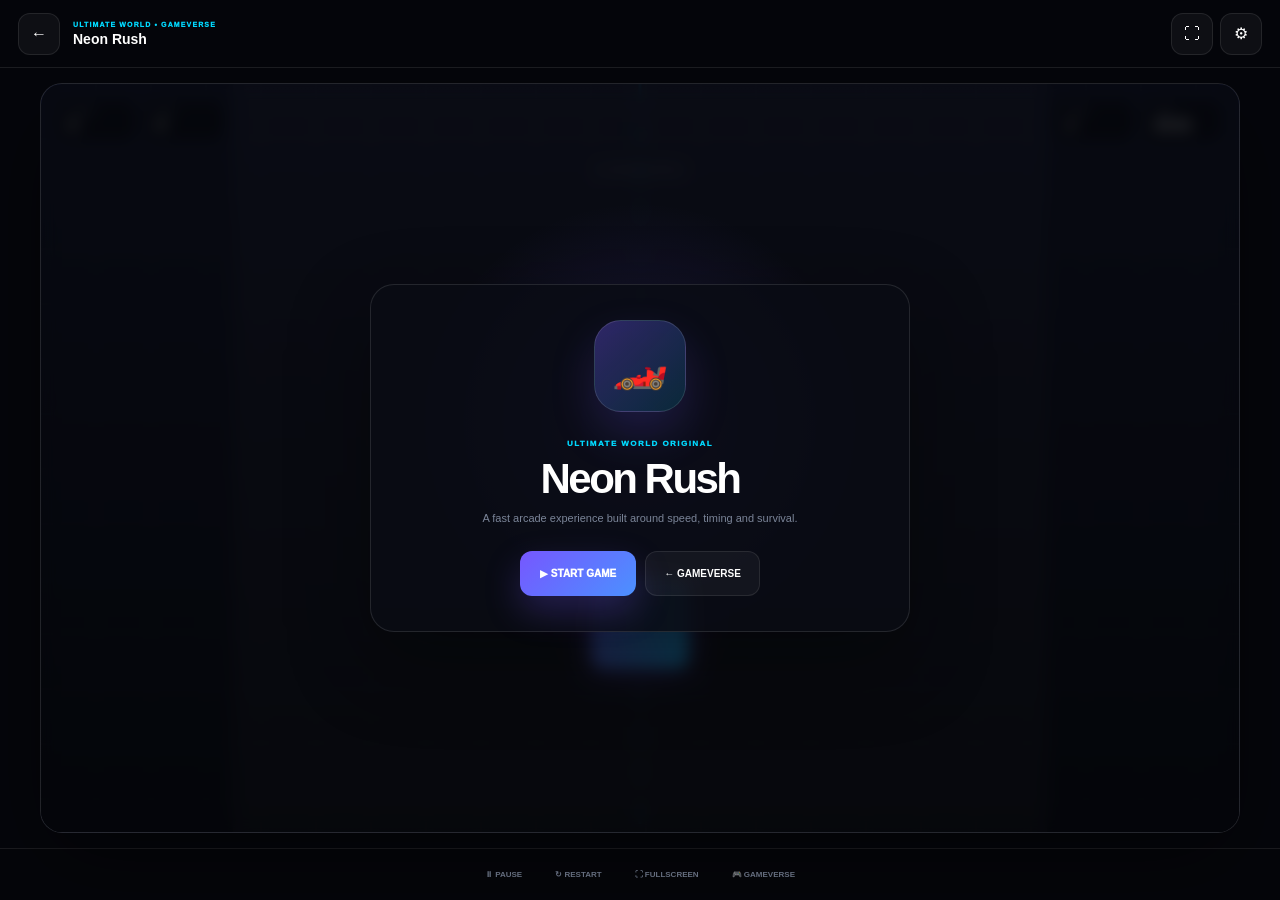
==== game.html @ 1aa34ed0 "Update print statement from 'Hello' to 'Goodbye'" ====
<!DOCTYPE html>
<html lang="en">
<head>
<meta charset="UTF-8">
<meta name="viewport" content="width=device-width,initial-scale=1.0,maximum-scale=1.0,user-scalable=no">
<meta name="theme-color" content="#05060b">
<title>Ultimate World — Game</title>

<style>
:root{
    --bg:#05060b;
    --panel:#0b0d15;
    --panel2:#10131e;
    --line:rgba(255,255,255,.09);
    --text:#fff;
    --muted:#788196;
    --purple:#7657ff;
    --blue:#00d9ff;
    --pink:#ff4fcf;
    --green:#24e39a;
    --yellow:#ffd45a;
}

*{
    box-sizing:border-box;
    -webkit-tap-highlight-color:transparent;
}

html,body{
    width:100%;
    height:100%;
    margin:0;
    overflow:hidden;
    background:var(--bg);
    color:#fff;
    font-family:Inter,-apple-system,BlinkMacSystemFont,"Segoe UI",sans-serif;
}

button{
    font:inherit;
    cursor:pointer;
}

button:focus-visible{
    outline:2px solid var(--blue);
}

/* =====================================================
   APP
===================================================== */

#app{
    width:100%;
    height:100%;
    display:flex;
    flex-direction:column;
}

/* =====================================================
   TOP BAR
===================================================== */

.game-top{
    height:68px;
    flex-shrink:0;
    display:flex;
    align-items:center;
    gap:13px;
    padding:10px 18px;
    border-bottom:1px solid var(--line);
    background:rgba(5,6,11,.88);
    backdrop-filter:blur(20px);
    z-index:50;
}

.back-btn,
.icon-btn{
    width:42px;
    height:42px;
    display:grid;
    place-items:center;
    color:#fff;
    border:1px solid var(--line);
    border-radius:12px;
    background:rgba(255,255,255,.045);
}

.back-btn:hover,
.icon-btn:hover{
    background:rgba(255,255,255,.09);
}

.game-title{
    min-width:0;
}

.game-title small{
    display:block;
    color:var(--blue);
    font-size:7px;
    font-weight:950;
    letter-spacing:.16em;
}

.game-title strong{
    display:block;
    margin-top:3px;
    overflow:hidden;
    text-overflow:ellipsis;
    white-space:nowrap;
    font-size:14px;
}

.top-spacer{
    flex:1;
}

.top-actions{
    display:flex;
    gap:7px;
}

/* =====================================================
   GAME AREA
===================================================== */

.game-stage{
    position:relative;
    flex:1;
    min-height:0;
    display:flex;
    justify-content:center;
    align-items:center;
    padding:15px;
    background:
        radial-gradient(circle at 50% 40%,rgba(118,87,255,.08),transparent 38%),
        #05060b;
}

/* actual game container */

.game-screen{
    position:relative;
    width:min(1200px,100%);
    height:100%;
    max-height:760px;
    overflow:hidden;
    border:1px solid rgba(255,255,255,.11);
    border-radius:22px;
    background:
        radial-gradient(circle at 50% 30%,rgba(0,217,255,.09),transparent 30%),
        linear-gradient(145deg,#0c0f19,#07080e);
    box-shadow:
        0 30px 90px rgba(0,0,0,.4),
        inset 0 0 80px rgba(118,87,255,.04);
}

/* =====================================================
   HUD
===================================================== */

.hud{
    position:absolute;
    left:16px;
    right:16px;
    top:15px;
    z-index:20;
    display:flex;
    justify-content:space-between;
    pointer-events:none;
}

.hud-left,
.hud-right{
    display:flex;
    gap:8px;
}

.hud-box{
    min-width:80px;
    padding:8px 11px;
    border:1px solid rgba(255,255,255,.1);
    border-radius:11px;
    background:rgba(5,6,11,.72);
    backdrop-filter:blur(12px);
}

.hud-box small{
    display:block;
    color:#6e788e;
    font-size:6px;
    font-weight:950;
    letter-spacing:.12em;
}

.hud-box strong{
    display:block;
    margin-top:3px;
    font-size:14px;
}

/* =====================================================
   GAME CANVAS
===================================================== */

#gameCanvas{
    width:100%;
    height:100%;
    display:block;
}

/* =====================================================
   START SCREEN
===================================================== */

.start-screen{
    position:absolute;
    inset:0;
    z-index:30;
    display:flex;
    align-items:center;
    justify-content:center;
    padding:30px;
    background:
        radial-gradient(circle at 50% 45%,rgba(118,87,255,.18),transparent 30%),
        rgba(5,6,11,.72);
    backdrop-filter:blur(8px);
}

.start-card{
    width:min(540px,100%);
    padding:35px;
    text-align:center;
    border:1px solid rgba(255,255,255,.11);
    border-radius:24px;
    background:rgba(11,13,21,.88);
    box-shadow:0 30px 80px rgba(0,0,0,.35);
}

.game-logo{
    width:92px;
    height:92px;
    margin:0 auto 20px;
    display:grid;
    place-items:center;
    border-radius:27px;
    font-size:45px;
    background:
        linear-gradient(135deg,rgba(118,87,255,.35),rgba(0,217,255,.14));
    border:1px solid rgba(255,255,255,.12);
    box-shadow:0 20px 45px rgba(118,87,255,.18);
}

.start-card small{
    color:var(--blue);
    font-size:8px;
    font-weight:950;
    letter-spacing:.18em;
}

.start-card h1{
    margin:9px 0 10px;
    font-size:42px;
    line-height:.95;
    letter-spacing:-.06em;
}

.start-card p{
    margin:0 auto;
    max-width:420px;
    color:#7b8599;
    font-size:11px;
    line-height:1.65;
}

.start-buttons{
    display:flex;
    justify-content:center;
    flex-wrap:wrap;
    gap:9px;
    margin-top:24px;
}

.primary{
    min-height:45px;
    padding:0 20px;
    color:#fff;
    border:0;
    border-radius:12px;
    background:linear-gradient(135deg,var(--purple),#4b91ff);
    font-size:10px;
    font-weight:950;
    box-shadow:0 15px 35px rgba(118,87,255,.25);
}

.secondary{
    min-height:45px;
    padding:0 18px;
    color:#fff;
    border:1px solid var(--line);
    border-radius:12px;
    background:rgba(255,255,255,.045);
    font-size:10px;
    font-weight:900;
}

/* =====================================================
   PAUSE
===================================================== */

.pause-overlay,
.result-overlay{
    position:absolute;
    inset:0;
    z-index:40;
    display:none;
    align-items:center;
    justify-content:center;
    padding:25px;
    background:rgba(5,6,11,.72);
    backdrop-filter:blur(12px);
}

.pause-card,
.result-card{
    width:min(450px,100%);
    padding:30px;
    text-align:center;
    border:1px solid var(--line);
    border-radius:22px;
    background:rgba(11,13,21,.94);
}

.pause-card h2,
.result-card h2{
    margin:0 0 8px;
    font-size:30px;
}

.pause-card p,
.result-card p{
    color:#7c869a;
    font-size:10px;
    line-height:1.6;
}

.overlay-buttons{
    display:flex;
    justify-content:center;
    flex-wrap:wrap;
    gap:8px;
    margin-top:20px;
}

/* =====================================================
   MOBILE CONTROLS
===================================================== */

.mobile-controls{
    position:absolute;
    inset:0;
    z-index:15;
    pointer-events:none;
    display:none;
}

.control{
    position:absolute;
    width:62px;
    height:62px;
    display:grid;
    place-items:center;
    color:#fff;
    border:1px solid rgba(255,255,255,.15);
    border-radius:18px;
    background:rgba(255,255,255,.07);
    backdrop-filter:blur(10px);
    pointer-events:auto;
    user-select:none;
    touch-action:none;
    font-size:20px;
}

.control:active{
    transform:scale(.93);
    background:rgba(118,87,255,.3);
}

.left-control{
    left:20px;
    bottom:25px;
}

.right-control{
    left:95px;
    bottom:25px;
}

.action-control{
    right:25px;
    bottom:25px;
}

.action-control.two{
    right:100px;
}

/* =====================================================
   BOTTOM BAR
===================================================== */

.game-bottom{
    height:52px;
    flex-shrink:0;
    display:flex;
    align-items:center;
    justify-content:center;
    gap:7px;
    border-top:1px solid var(--line);
    background:rgba(5,6,11,.88);
}

.bottom-btn{
    min-height:32px;
    padding:0 12px;
    color:#788296;
    border:1px solid transparent;
    border-radius:9px;
    background:transparent;
    font-size:8px;
    font-weight:900;
}

.bottom-btn:hover{
    color:#fff;
    background:rgba(255,255,255,.05);
}

/* =====================================================
   TOAST
===================================================== */

.toast{
    position:fixed;
    left:50%;
    bottom:75px;
    z-index:100;
    transform:translate(-50%,20px);
    opacity:0;
    pointer-events:none;
    padding:11px 16px;
    border:1px solid var(--line);
    border-radius:11px;
    color:#fff;
    background:rgba(11,13,21,.94);
    box-shadow:0 15px 40px rgba(0,0,0,.35);
    font-size:9px;
    font-weight:850;
    transition:.25s ease;
}

.toast.show{
    opacity:1;
    transform:translate(-50%,0);
}

/* =====================================================
   SETTINGS
===================================================== */

.settings-panel{
    position:absolute;
    top:58px;
    right:10px;
    z-index:60;
    width:260px;
    display:none;
    padding:16px;
    border:1px solid var(--line);
    border-radius:15px;
    background:rgba(11,13,21,.97);
    box-shadow:0 20px 60px rgba(0,0,0,.4);
}

.settings-panel.open{
    display:block;
}

.settings-panel h3{
    margin:0 0 14px;
    font-size:13px;
}

.setting-row{
    display:flex;
    justify-content:space-between;
    align-items:center;
    gap:15px;
    padding:11px 0;
    border-top:1px solid rgba(255,255,255,.06);
}

.setting-row span{
    color:#7b8599;
    font-size:9px;
}

.toggle{
    width:38px;
    height:21px;
    padding:2px;
    border:0;
    border-radius:99px;
    background:#292d39;
}

.toggle span{
    display:block;
    width:17px;
    height:17px;
    border-radius:50%;
    background:#fff;
    transition:.2s;
}

.toggle.on{
    background:var(--purple);
}

.toggle.on span{
    transform:translateX(17px);
}

/* =====================================================
   RESPONSIVE
===================================================== */

@media(max-width:700px){

    .game-top{
        height:59px;
        padding:8px 10px;
    }

    .game-title strong{
        font-size:12px;
    }

    .game-stage{
        padding:5px;
    }

    .game-screen{
        border-radius:14px;
    }

    .hud{
        left:8px;
        right:8px;
        top:8px;
    }

    .hud-box{
        min-width:65px;
        padding:7px 8px;
    }

    .hud-box strong{
        font-size:12px;
    }

    .mobile-controls{
        display:block;
    }

    .game-bottom{
        height:46px;
    }

    .bottom-btn{
        padding:0 8px;
        font-size:7px;
    }

    .start-card{
        padding:25px 18px;
    }

    .start-card h1{
        font-size:33px;
    }

    .game-logo{
        width:72px;
        height:72px;
        font-size:34px;
    }

}

/* =====================================================
   REDUCED MOTION
===================================================== */

@media(prefers-reduced-motion:reduce){

    *,
    *::before,
    *::after{
        animation:none!important;
        transition:none!important;
    }

}
</style>
</head>

<body>

<div id="app">

    <!-- =================================================
         TOP BAR
    ================================================= -->

    <header class="game-top">

        <button
            class="back-btn"
            onclick="backToGameVerse()"
            aria-label="Back"
        >
            ←
        </button>

        <div class="game-title">

            <small>ULTIMATE WORLD • GAMEVERSE</small>

            <strong id="gameName">
                Neon Rush
            </strong>

        </div>

        <div class="top-spacer"></div>

        <div class="top-actions">

            <button
                class="icon-btn"
                onclick="toggleFullscreen()"
                title="Fullscreen"
            >
                ⛶
            </button>

            <button
                class="icon-btn"
                onclick="toggleSettings()"
                title="Settings"
            >
                ⚙
            </button>

        </div>

    </header>


    <!-- =================================================
         GAME STAGE
    ================================================= -->

    <main class="game-stage">

        <section class="game-screen" id="gameScreen">

            <!-- HUD -->

            <div class="hud">

                <div class="hud-left">

                    <div class="hud-box">

                        <small>SCORE</small>

                        <strong id="score">
                            0
                        </strong>

                    </div>

                    <div class="hud-box">

                        <small>BEST</small>

                        <strong id="best">
                            0
                        </strong>

                    </div>

                </div>


                <div class="hud-right">

                    <div class="hud-box">

                        <small>LEVEL</small>

                        <strong id="level">
                            1
                        </strong>

                    </div>

                    <div class="hud-box">

                        <small>TIME</small>

                        <strong id="time">
                            00:00
                        </strong>

                    </div>

                </div>

            </div>


            <!-- GAME CANVAS -->

            <canvas id="gameCanvas"></canvas>


            <!-- START -->

            <div
                class="start-screen"
                id="startScreen"
            >

                <div class="start-card">

                    <div
                        class="game-logo"
                        id="gameLogo"
                    >
                        🏎️
                    </div>

                    <small>
                        ULTIMATE WORLD ORIGINAL
                    </small>

                    <h1 id="startTitle">
                        Neon Rush
                    </h1>

                    <p id="startDescription">
                        Your universal game player is ready.
                        Start the experience and build your
                        score.
                    </p>

                    <div class="start-buttons">

                        <button
                            class="primary"
                            onclick="startGame()"
                        >
                            ▶ START GAME
                        </button>

                        <button
                            class="secondary"
                            onclick="backToGameVerse()"
                        >
                            ← GAMEVERSE
                        </button>

                    </div>

                </div>

            </div>


            <!-- PAUSE -->

            <div
                class="pause-overlay"
                id="pauseOverlay"
            >

                <div class="pause-card">

                    <h2>Paused</h2>

                    <p>
                        Your game is safely paused.
                    </p>

                    <div class="overlay-buttons">

                        <button
                            class="primary"
                            onclick="resumeGame()"
                        >
                            ▶ RESUME
                        </button>

                        <button
                            class="secondary"
                            onclick="restartGame()"
                        >
                            ↻ RESTART
                        </button>

                    </div>

                </div>

            </div>


            <!-- RESULTS -->

            <div
                class="result-overlay"
                id="resultOverlay"
            >

                <div class="result-card">

                    <div style="font-size:35px">
                        🏆
                    </div>

                    <h2>Run Complete</h2>

                    <p id="resultText">
                        Great run.
                    </p>

                    <div class="overlay-buttons">

                        <button
                            class="primary"
                            onclick="restartGame()"
                        >
                            ↻ PLAY AGAIN
                        </button>

                        <button
                            class="secondary"
                            onclick="backToGameVerse()"
                        >
                            GAMEVERSE
                        </button>

                    </div>

                </div>

            </div>


            <!-- MOBILE CONTROLS -->

            <div class="mobile-controls">

                <button
                    class="control left-control"
                    data-control="left"
                >
                    ◀
                </button>

                <button
                    class="control right-control"
                    data-control="right"
                >
                    ▶
                </button>

                <button
                    class="control action-control two"
                    data-control="action2"
                >
                    ✦
                </button>

                <button
                    class="control action-control"
                    data-control="action"
                >
                    ●
                </button>

            </div>


            <!-- SETTINGS -->

            <div
                class="settings-panel"
                id="settingsPanel"
            >

                <h3>Game Settings</h3>

                <div class="setting-row">

                    <span>Sound</span>

                    <button
                        class="toggle on"
                        id="soundToggle"
                        onclick="toggleSetting('soundToggle')"
                    >
                        <span></span>
                    </button>

                </div>

                <div class="setting-row">

                    <span>Music</span>

                    <button
                        class="toggle on"
                        id="musicToggle"
                        onclick="toggleSetting('musicToggle')"
                    >
                        <span></span>
                    </button>

                </div>

                <div class="setting-row">

                    <span>Vibration</span>

                    <button
                        class="toggle on"
                        id="vibrationToggle"
                        onclick="toggleSetting('vibrationToggle')"
                    >
                        <span></span>
                    </button>

                </div>

            </div>

        </section>

    </main>


    <!-- =================================================
         BOTTOM BAR
    ================================================= -->

    <footer class="game-bottom">

        <button
            class="bottom-btn"
            onclick="pauseGame()"
        >
            ⏸ PAUSE
        </button>

        <button
            class="bottom-btn"
            onclick="restartGame()"
        >
            ↻ RESTART
        </button>

        <button
            class="bottom-btn"
            onclick="toggleFullscreen()"
        >
            ⛶ FULLSCREEN
        </button>

        <button
            class="bottom-btn"
            onclick="backToGameVerse()"
        >
            🎮 GAMEVERSE
        </button>

    </footer>

</div>


<div
    class="toast"
    id="toast"
></div>


<script>

/* =========================================================
   ULTIMATE WORLD — UNIVERSAL GAME ENGINE
   ========================================================= */


/* ---------------------------------------------------------
   GAME CONFIGURATION
--------------------------------------------------------- */

const games = {

    "Neon Rush":{
        icon:"🏎️",
        category:"RACING",
        description:
            "A fast arcade experience built around speed, timing and survival."
    },

    "Goal Master":{
        icon:"⚽",
        category:"SPORTS",
        description:
            "Precision football challenges. More football modes will connect here."
    },

    "Mind Grid":{
        icon:"🧠",
        category:"PUZZLE",
        description:
            "Solve increasingly difficult logic challenges."
    },

    "Skybound":{
        icon:"🚀",
        category:"ADVENTURE",
        description:
            "Explore a mysterious world above the clouds."
    },

    "Pixel Arena":{
        icon:"⚡",
        category:"ARCADE",
        description:
            "Survive increasingly difficult waves."
    },

    "Orbit":{
        icon:"🪐",
        category:"STRATEGY",
        description:
            "Build and manage orbital systems."
    },

    "Tactical":{
        icon:"♟️",
        category:"STRATEGY",
        description:
            "Plan carefully. Every move matters."
    },

    "Creative Lab":{
        icon:"🎨",
        category:"CREATIVE",
        description:
            "Create, experiment and build."
    }

};


/* ---------------------------------------------------------
   GAME STATE
--------------------------------------------------------- */

let gameState = {

    running:false,

    paused:false,

    score:0,

    level:1,

    elapsed:0,

    lastTime:0,

    animationFrame:null,

    keys:{},

    player:{
        x:.5,
        y:.72,
        width:.08,
        height:.12,
        speed:.75
    },

    obstacles:[],

    particles:[]

};


/* ---------------------------------------------------------
   CANVAS
--------------------------------------------------------- */

const canvas =
    document.getElementById("gameCanvas");

const ctx =
    canvas.getContext("2d");

let width = 0;
let height = 0;


/* ---------------------------------------------------------
   RESIZE
--------------------------------------------------------- */

function resizeCanvas(){

    const rect =
        canvas.getBoundingClientRect();

    const ratio =
        Math.max(
            1,
            window.devicePixelRatio || 1
        );

    canvas.width =
        Math.floor(rect.width * ratio);

    canvas.height =
        Math.floor(rect.height * ratio);

    ctx.setTransform(
        ratio,
        0,
        0,
        ratio,
        0,
        0
    );

    width = rect.width;
    height = rect.height;

}

window.addEventListener(
    "resize",
    resizeCanvas
);

resizeCanvas();


/* ---------------------------------------------------------
   LOAD GAME FROM URL
--------------------------------------------------------- */

function loadGame(){

    const params =
        new URLSearchParams(
            window.location.search
        );

    const requested =
        params.get("game");

    const game =
        games[requested] ||
        games["Neon Rush"];

    document.title =
        "Ultimate World — " +
        (requested || "Neon Rush");

    document.getElementById(
        "gameName"
    ).textContent =
        requested || "Neon Rush";

    document.getElementById(
        "startTitle"
    ).textContent =
        requested || "Neon Rush";

    document.getElementById(
        "gameLogo"
    ).textContent =
        game.icon;

    document.getElementById(
        "startDescription"
    ).textContent =
        game.description;

}

loadGame();


/* ---------------------------------------------------------
   START
--------------------------------------------------------- */

function startGame(){

    document.getElementById(
        "startScreen"
    ).style.display = "none";

    document.getElementById(
        "resultOverlay"
    ).style.display = "none";

    gameState.running = true;
    gameState.paused = false;
    gameState.score = 0;
    gameState.level = 1;
    gameState.elapsed = 0;
    gameState.obstacles = [];
    gameState.particles = [];
    gameState.player.x = .5;

    updateHUD();

    gameState.lastTime =
        performance.now();

    cancelAnimationFrame(
        gameState.animationFrame
    );

    gameLoop(
        gameState.lastTime
    );

    toast("Game started!");

}


/* ---------------------------------------------------------
   GAME LOOP
--------------------------------------------------------- */

function gameLoop(timestamp){

    if(!gameState.running){
        return;
    }

    if(gameState.paused){

        gameState.animationFrame =
            requestAnimationFrame(
                gameLoop
            );

        return;

    }

    const delta =
        Math.min(
            .035,
            (timestamp -
                gameState.lastTime) /
                1000
        );

    gameState.lastTime =
        timestamp;

    gameState.elapsed +=
        delta;

    updateGame(delta);

    drawGame();

    updateHUD();

    gameState.animationFrame =
        requestAnimationFrame(
            gameLoop
        );

}


/* ---------------------------------------------------------
   UPDATE
--------------------------------------------------------- */

function updateGame(delta){

    const keys =
        gameState.keys;

    let direction = 0;

    if(keys.ArrowLeft || keys.a){
        direction -= 1;
    }

    if(keys.ArrowRight || keys.d){
        direction += 1;
    }

    gameState.player.x +=
        direction *
        gameState.player.speed *
        delta;

    gameState.player.x =
        Math.max(
            .08,
            Math.min(
                .92,
                gameState.player.x
            )
        );

    /*
       Progressive difficulty.
    */

    gameState.level =
        1 +
        Math.floor(
            gameState.elapsed / 15
        );

    /*
       Score grows while surviving.
    */

    gameState.score =
        Math.floor(
            gameState.elapsed * 10 *
            gameState.level
        );

}


/* ---------------------------------------------------------
   DRAW
--------------------------------------------------------- */

function drawGame(){

    ctx.clearRect(
        0,
        0,
        width,
        height
    );

    /*
       Background.
    */

    const gradient =
        ctx.createLinearGradient(
            0,
            0,
            0,
            height
        );

    gradient.addColorStop(
        0,
        "#11152a"
    );

    gradient.addColorStop(
        1,
        "#05060b"
    );

    ctx.fillStyle =
        gradient;

    ctx.fillRect(
        0,
        0,
        width,
        height
    );


    /*
       Decorative grid.
    */

    ctx.strokeStyle =
        "rgba(255,255,255,.045)";

    ctx.lineWidth = 1;

    const grid =
        55;

    for(
        let x = 0;
        x < width;
        x += grid
    ){

        ctx.beginPath();

        ctx.moveTo(x,0);
        ctx.lineTo(x,height);

        ctx.stroke();

    }

    for(
        let y = 0;
        y < height;
        y += grid
    ){

        ctx.beginPath();

        ctx.moveTo(0,y);
        ctx.lineTo(width,y);

        ctx.stroke();

    }


    /*
       Road / arena.
    */

    const roadWidth =
        width * .68;

    const roadX =
        (width - roadWidth) / 2;

    ctx.fillStyle =
        "rgba(255,255,255,.035)";

    ctx.fillRect(
        roadX,
        0,
        roadWidth,
        height
    );


    /*
       Road lines.
    */

    ctx.strokeStyle =
        "rgba(0,217,255,.17)";

    ctx.setLineDash([
        20,
        20
    ]);

    ctx.lineWidth = 3;

    ctx.beginPath();

    ctx.moveTo(
        width / 2,
        0
    );

    ctx.lineTo(
        width / 2,
        height
    );

    ctx.stroke();

    ctx.setLineDash([]);


    /*
       Player.
    */

    const px =
        gameState.player.x *
        width;

    const py =
        gameState.player.y *
        height;

    const pw =
        gameState.player.width *
        width;

    const ph =
        gameState.player.height *
        height;

    ctx.save();

    ctx.shadowBlur = 30;
    ctx.shadowColor =
        "rgba(118,87,255,.7)";

    const carGradient =
        ctx.createLinearGradient(
            px-pw,
            py,
            px+pw,
            py
        );

    carGradient.addColorStop(
        0,
        "#7657ff"
    );

    carGradient.addColorStop(
        1,
        "#00d9ff"
    );

    ctx.fillStyle =
        carGradient;

    roundRect(
        ctx,
        px-pw/2,
        py-ph/2,
        pw,
        ph,
        10
    );

    ctx.fill();

    ctx.restore();


    /*
       Player lights.
    */

    ctx.fillStyle =
        "#fff";

    ctx.beginPath();

    ctx.arc(
        px-pw*.22,
        py-ph*.28,
        3,
        0,
        Math.PI*2
    );

    ctx.arc(
        px+pw*.22,
        py-ph*.28,
        3,
        0,
        Math.PI*2
    );

    ctx.fill();


    /*
       Center information.
    */

    ctx.textAlign = "center";

    ctx.fillStyle =
        "rgba(255,255,255,.22)";

    ctx.font =
        "900 10px Inter, sans-serif";

    ctx.fillText(
        "ULTIMATE WORLD",
        width/2,
        height*.12
    );

}


/* ---------------------------------------------------------
   ROUND RECT
--------------------------------------------------------- */

function roundRect(
    context,
    x,
    y,
    w,
    h,
    r
){

    context.beginPath();

    context.moveTo(
        x+r,
        y
    );

    context.arcTo(
        x+w,
        y,
        x+w,
        y+h,
        r
    );

    context.arcTo(
        x+w,
        y+h,
        x,
        y+h,
        r
    );

    context.arcTo(
        x,
        y+h,
        x,
        y,
        r
    );

    context.arcTo(
        x,
        y,
        x+w,
        y,
        r
    );

    context.closePath();

}


/* ---------------------------------------------------------
   HUD
--------------------------------------------------------- */

function updateHUD(){

    document.getElementById(
        "score"
    ).textContent =
        gameState.score;

    const currentBest =
        Number(
            localStorage.getItem(
                "uw_best_" +
                getCurrentGame()
            ) || 0
        );

    document.getElementById(
        "best"
    ).textContent =
        Math.max(
            currentBest,
            gameState.score
        );

    document.getElementById(
        "level"
    ).textContent =
        gameState.level;

    const seconds =
        Math.floor(
            gameState.elapsed
        );

    const minutes =
        Math.floor(
            seconds / 60
        );

    const remainder =
        seconds % 60;

    document.getElementById(
        "time"
    ).textContent =
        String(minutes).padStart(2,"0") +
        ":" +
        String(remainder).padStart(2,"0");

}


/* ---------------------------------------------------------
   CURRENT GAME
--------------------------------------------------------- */

function getCurrentGame(){

    return document.getElementById(
        "gameName"
    ).textContent;

}


/* ---------------------------------------------------------
   PAUSE
--------------------------------------------------------- */

function pauseGame(){

    if(!gameState.running){
        return;
    }

    gameState.paused = true;

    document.getElementById(
        "pauseOverlay"
    ).style.display = "flex";

}


/* ---------------------------------------------------------
   RESUME
--------------------------------------------------------- */

function resumeGame(){

    gameState.paused = false;

    gameState.lastTime =
        performance.now();

    document.getElementById(
        "pauseOverlay"
    ).style.display = "none";

}


/* ---------------------------------------------------------
   RESTART
--------------------------------------------------------- */

function restartGame(){

    document.getElementById(
        "pauseOverlay"
    ).style.display = "none";

    document.getElementById(
        "resultOverlay"
    ).style.display = "none";

    gameState.running = false;

    cancelAnimationFrame(
        gameState.animationFrame
    );

    document.getElementById(
        "startScreen"
    ).style.display = "flex";

}


/* ---------------------------------------------------------
   END GAME
--------------------------------------------------------- */

function endGame(){

    gameState.running = false;

    cancelAnimationFrame(
        gameState.animationFrame
    );

    const game =
        getCurrentGame();

    const key =
        "uw_best_" + game;

    const oldBest =
        Number(
            localStorage.getItem(
                key
            ) || 0
        );

    if(gameState.score > oldBest){

        localStorage.setItem(
            key,
            gameState.score
        );

    }

    document.getElementById(
        "resultText"
    ).textContent =
        "Score: " +
        gameState.score +
        " • Level: " +
        gameState.level;

    document.getElementById(
        "resultOverlay"
    ).style.display =
        "flex";

}


/* ---------------------------------------------------------
   KEYBOARD
--------------------------------------------------------- */

window.addEventListener(
    "keydown",
    event => {

        gameState.keys[
            event.key
        ] = true;

        if(
            event.key === "Escape" ||
            event.key === "p" ||
            event.key === "P"
        ){

            if(
                gameState.running &&
                !gameState.paused
            ){

                pauseGame();

            }else if(
                gameState.running &&
                gameState.paused
            ){

                resumeGame();

            }

        }

        if(event.key === " "){

            event.preventDefault();

        }

    }
);


window.addEventListener(
    "keyup",
    event => {

        gameState.keys[
            event.key
        ] = false;

    }
);


/* ---------------------------------------------------------
   MOBILE CONTROLS
--------------------------------------------------------- */

document
    .querySelectorAll(".control")
    .forEach(button => {

        const control =
            button.dataset.control;

        function press(event){

            event.preventDefault();

            if(control === "left"){
                gameState.keys.ArrowLeft = true;
            }

            if(control === "right"){
                gameState.keys.ArrowRight = true;
            }

            if(
                control === "action" ||
                control === "action2"
            ){

                gameState.keys[" "] = true;

            }

        }

        function release(event){

            event.preventDefault();

            if(control === "left"){
                gameState.keys.ArrowLeft = false;
            }

            if(control === "right"){
                gameState.keys.ArrowRight = false;
            }

            if(
                control === "action" ||
                control === "action2"
            ){

                gameState.keys[" "] = false;

            }

        }

        button.addEventListener(
            "pointerdown",
            press
        );

        button.addEventListener(
            "pointerup",
            release
        );

        button.addEventListener(
            "pointercancel",
            release
        );

        button.addEventListener(
            "pointerleave",
            release
        );

    });


/* ---------------------------------------------------------
   FULLSCREEN
--------------------------------------------------------- */

function toggleFullscreen(){

    const element =
        document.getElementById(
            "gameScreen"
        );

    if(!document.fullscreenElement){

        if(element.requestFullscreen){

            element.requestFullscreen();

        }

    }else{

        document.exitFullscreen();

    }

}


/* ---------------------------------------------------------
   SETTINGS
--------------------------------------------------------- */

function toggleSettings(){

    document
        .getElementById(
            "settingsPanel"
        )
        .classList.toggle("open");

}


function toggleSetting(id){

    const button =
        document.getElementById(id);

    button.classList.toggle("on");

}


/* ---------------------------------------------------------
   BACK
--------------------------------------------------------- */

function backToGameVerse(){

    window.location.href =
        "gameverse.html";

}


/* ---------------------------------------------------------
   TOAST
--------------------------------------------------------- */

let toastTimer;

function toast(message){

    const element =
        document.getElementById(
            "toast"
        );

    element.textContent =
        message;

    element.classList.add(
        "show"
    );

    clearTimeout(
        toastTimer
    );

    toastTimer =
        setTimeout(
            () => {

                element.classList.remove(
                    "show"
                );

            },
            2200
        );

}


/* ---------------------------------------------------------
   AUTO SAVE SESSION
--------------------------------------------------------- */

window.addEventListener(
    "beforeunload",
    () => {

        localStorage.setItem(
            "uw_last_game",
            getCurrentGame()
        );

    }
);


/* ---------------------------------------------------------
   INITIAL DRAW
--------------------------------------------------------- */

drawGame();

</script>

</body>
</html>
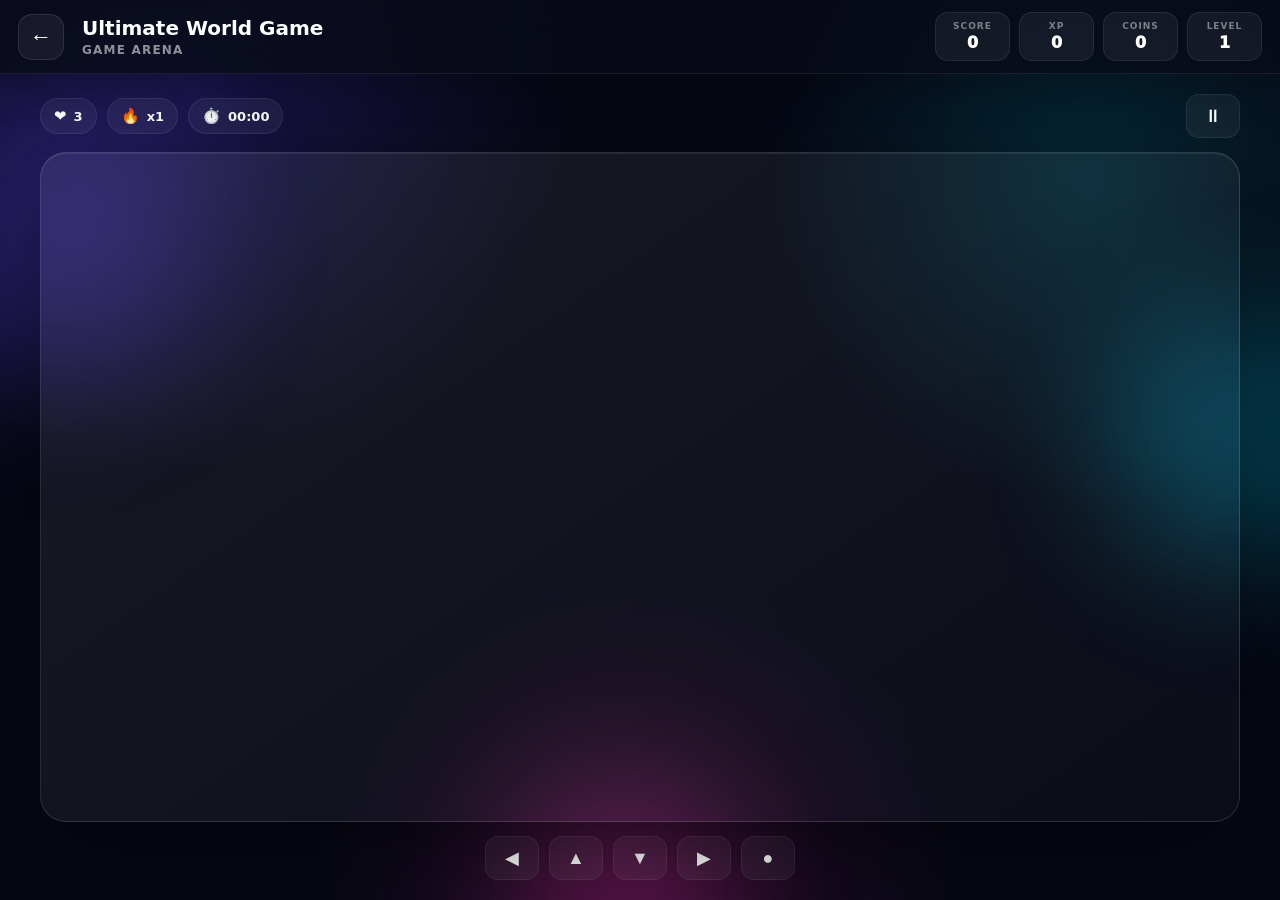
==== commit b672591a: "Update game.html" ====
--- a/game.html
+++ b/game.html
@@ -1,2128 +1,2544 @@
 <!DOCTYPE html>
 <html lang="en">
 <head>
-<meta charset="UTF-8">
-<meta name="viewport" content="width=device-width,initial-scale=1.0,maximum-scale=1.0,user-scalable=no">
-<meta name="theme-color" content="#05060b">
-<title>Ultimate World — Game</title>
-
-<style>
-:root{
-    --bg:#05060b;
-    --panel:#0b0d15;
-    --panel2:#10131e;
-    --line:rgba(255,255,255,.09);
-    --text:#fff;
-    --muted:#788196;
-    --purple:#7657ff;
-    --blue:#00d9ff;
-    --pink:#ff4fcf;
-    --green:#24e39a;
-    --yellow:#ffd45a;
-}
-
-*{
-    box-sizing:border-box;
-    -webkit-tap-highlight-color:transparent;
-}
-
-html,body{
-    width:100%;
-    height:100%;
-    margin:0;
-    overflow:hidden;
-    background:var(--bg);
-    color:#fff;
-    font-family:Inter,-apple-system,BlinkMacSystemFont,"Segoe UI",sans-serif;
-}
-
-button{
-    font:inherit;
-    cursor:pointer;
-}
-
-button:focus-visible{
-    outline:2px solid var(--blue);
-}
-
-/* =====================================================
-   APP
-===================================================== */
-
-#app{
-    width:100%;
-    height:100%;
-    display:flex;
-    flex-direction:column;
-}
-
-/* =====================================================
-   TOP BAR
-===================================================== */
-
-.game-top{
-    height:68px;
-    flex-shrink:0;
-    display:flex;
-    align-items:center;
-    gap:13px;
-    padding:10px 18px;
-    border-bottom:1px solid var(--line);
-    background:rgba(5,6,11,.88);
-    backdrop-filter:blur(20px);
-    z-index:50;
-}
-
-.back-btn,
-.icon-btn{
-    width:42px;
-    height:42px;
-    display:grid;
-    place-items:center;
-    color:#fff;
-    border:1px solid var(--line);
-    border-radius:12px;
-    background:rgba(255,255,255,.045);
-}
-
-.back-btn:hover,
-.icon-btn:hover{
-    background:rgba(255,255,255,.09);
-}
-
-.game-title{
-    min-width:0;
-}
-
-.game-title small{
-    display:block;
-    color:var(--blue);
-    font-size:7px;
-    font-weight:950;
-    letter-spacing:.16em;
-}
-
-.game-title strong{
-    display:block;
-    margin-top:3px;
-    overflow:hidden;
-    text-overflow:ellipsis;
-    white-space:nowrap;
-    font-size:14px;
-}
-
-.top-spacer{
-    flex:1;
-}
-
-.top-actions{
-    display:flex;
-    gap:7px;
-}
-
-/* =====================================================
-   GAME AREA
-===================================================== */
-
-.game-stage{
-    position:relative;
-    flex:1;
-    min-height:0;
-    display:flex;
-    justify-content:center;
-    align-items:center;
-    padding:15px;
-    background:
-        radial-gradient(circle at 50% 40%,rgba(118,87,255,.08),transparent 38%),
-        #05060b;
-}
-
-/* actual game container */
-
-.game-screen{
-    position:relative;
-    width:min(1200px,100%);
-    height:100%;
-    max-height:760px;
-    overflow:hidden;
-    border:1px solid rgba(255,255,255,.11);
-    border-radius:22px;
-    background:
-        radial-gradient(circle at 50% 30%,rgba(0,217,255,.09),transparent 30%),
-        linear-gradient(145deg,#0c0f19,#07080e);
-    box-shadow:
-        0 30px 90px rgba(0,0,0,.4),
-        inset 0 0 80px rgba(118,87,255,.04);
-}
-
-/* =====================================================
-   HUD
-===================================================== */
-
-.hud{
-    position:absolute;
-    left:16px;
-    right:16px;
-    top:15px;
-    z-index:20;
-    display:flex;
-    justify-content:space-between;
-    pointer-events:none;
-}
-
-.hud-left,
-.hud-right{
-    display:flex;
-    gap:8px;
-}
-
-.hud-box{
-    min-width:80px;
-    padding:8px 11px;
-    border:1px solid rgba(255,255,255,.1);
-    border-radius:11px;
-    background:rgba(5,6,11,.72);
-    backdrop-filter:blur(12px);
-}
-
-.hud-box small{
-    display:block;
-    color:#6e788e;
-    font-size:6px;
-    font-weight:950;
-    letter-spacing:.12em;
-}
-
-.hud-box strong{
-    display:block;
-    margin-top:3px;
-    font-size:14px;
-}
-
-/* =====================================================
-   GAME CANVAS
-===================================================== */
-
-#gameCanvas{
-    width:100%;
-    height:100%;
-    display:block;
-}
-
-/* =====================================================
-   START SCREEN
-===================================================== */
-
-.start-screen{
-    position:absolute;
-    inset:0;
-    z-index:30;
-    display:flex;
-    align-items:center;
-    justify-content:center;
-    padding:30px;
-    background:
-        radial-gradient(circle at 50% 45%,rgba(118,87,255,.18),transparent 30%),
-        rgba(5,6,11,.72);
-    backdrop-filter:blur(8px);
-}
-
-.start-card{
-    width:min(540px,100%);
-    padding:35px;
-    text-align:center;
-    border:1px solid rgba(255,255,255,.11);
-    border-radius:24px;
-    background:rgba(11,13,21,.88);
-    box-shadow:0 30px 80px rgba(0,0,0,.35);
-}
-
-.game-logo{
-    width:92px;
-    height:92px;
-    margin:0 auto 20px;
-    display:grid;
-    place-items:center;
-    border-radius:27px;
-    font-size:45px;
-    background:
-        linear-gradient(135deg,rgba(118,87,255,.35),rgba(0,217,255,.14));
-    border:1px solid rgba(255,255,255,.12);
-    box-shadow:0 20px 45px rgba(118,87,255,.18);
-}
-
-.start-card small{
-    color:var(--blue);
-    font-size:8px;
-    font-weight:950;
-    letter-spacing:.18em;
-}
-
-.start-card h1{
-    margin:9px 0 10px;
-    font-size:42px;
-    line-height:.95;
-    letter-spacing:-.06em;
-}
-
-.start-card p{
-    margin:0 auto;
-    max-width:420px;
-    color:#7b8599;
-    font-size:11px;
-    line-height:1.65;
-}
-
-.start-buttons{
-    display:flex;
-    justify-content:center;
-    flex-wrap:wrap;
-    gap:9px;
-    margin-top:24px;
-}
-
-.primary{
-    min-height:45px;
-    padding:0 20px;
-    color:#fff;
-    border:0;
-    border-radius:12px;
-    background:linear-gradient(135deg,var(--purple),#4b91ff);
-    font-size:10px;
-    font-weight:950;
-    box-shadow:0 15px 35px rgba(118,87,255,.25);
-}
-
-.secondary{
-    min-height:45px;
-    padding:0 18px;
-    color:#fff;
-    border:1px solid var(--line);
-    border-radius:12px;
-    background:rgba(255,255,255,.045);
-    font-size:10px;
-    font-weight:900;
-}
-
-/* =====================================================
-   PAUSE
-===================================================== */
-
-.pause-overlay,
-.result-overlay{
-    position:absolute;
-    inset:0;
-    z-index:40;
-    display:none;
-    align-items:center;
-    justify-content:center;
-    padding:25px;
-    background:rgba(5,6,11,.72);
-    backdrop-filter:blur(12px);
-}
-
-.pause-card,
-.result-card{
-    width:min(450px,100%);
-    padding:30px;
-    text-align:center;
-    border:1px solid var(--line);
-    border-radius:22px;
-    background:rgba(11,13,21,.94);
-}
-
-.pause-card h2,
-.result-card h2{
-    margin:0 0 8px;
-    font-size:30px;
-}
-
-.pause-card p,
-.result-card p{
-    color:#7c869a;
-    font-size:10px;
-    line-height:1.6;
-}
-
-.overlay-buttons{
-    display:flex;
-    justify-content:center;
-    flex-wrap:wrap;
-    gap:8px;
-    margin-top:20px;
-}
-
-/* =====================================================
-   MOBILE CONTROLS
-===================================================== */
-
-.mobile-controls{
-    position:absolute;
-    inset:0;
-    z-index:15;
-    pointer-events:none;
-    display:none;
-}
-
-.control{
-    position:absolute;
-    width:62px;
-    height:62px;
-    display:grid;
-    place-items:center;
-    color:#fff;
-    border:1px solid rgba(255,255,255,.15);
-    border-radius:18px;
-    background:rgba(255,255,255,.07);
-    backdrop-filter:blur(10px);
-    pointer-events:auto;
-    user-select:none;
-    touch-action:none;
-    font-size:20px;
-}
-
-.control:active{
-    transform:scale(.93);
-    background:rgba(118,87,255,.3);
-}
-
-.left-control{
-    left:20px;
-    bottom:25px;
-}
-
-.right-control{
-    left:95px;
-    bottom:25px;
-}
-
-.action-control{
-    right:25px;
-    bottom:25px;
-}
-
-.action-control.two{
-    right:100px;
-}
-
-/* =====================================================
-   BOTTOM BAR
-===================================================== */
-
-.game-bottom{
-    height:52px;
-    flex-shrink:0;
-    display:flex;
-    align-items:center;
-    justify-content:center;
-    gap:7px;
-    border-top:1px solid var(--line);
-    background:rgba(5,6,11,.88);
-}
-
-.bottom-btn{
-    min-height:32px;
-    padding:0 12px;
-    color:#788296;
-    border:1px solid transparent;
-    border-radius:9px;
-    background:transparent;
-    font-size:8px;
-    font-weight:900;
-}
-
-.bottom-btn:hover{
-    color:#fff;
-    background:rgba(255,255,255,.05);
-}
-
-/* =====================================================
-   TOAST
-===================================================== */
-
-.toast{
-    position:fixed;
-    left:50%;
-    bottom:75px;
-    z-index:100;
-    transform:translate(-50%,20px);
-    opacity:0;
-    pointer-events:none;
-    padding:11px 16px;
-    border:1px solid var(--line);
-    border-radius:11px;
-    color:#fff;
-    background:rgba(11,13,21,.94);
-    box-shadow:0 15px 40px rgba(0,0,0,.35);
-    font-size:9px;
-    font-weight:850;
-    transition:.25s ease;
-}
-
-.toast.show{
-    opacity:1;
-    transform:translate(-50%,0);
-}
-
-/* =====================================================
-   SETTINGS
-===================================================== */
-
-.settings-panel{
-    position:absolute;
-    top:58px;
-    right:10px;
-    z-index:60;
-    width:260px;
-    display:none;
-    padding:16px;
-    border:1px solid var(--line);
-    border-radius:15px;
-    background:rgba(11,13,21,.97);
-    box-shadow:0 20px 60px rgba(0,0,0,.4);
-}
-
-.settings-panel.open{
-    display:block;
-}
-
-.settings-panel h3{
-    margin:0 0 14px;
-    font-size:13px;
-}
-
-.setting-row{
-    display:flex;
-    justify-content:space-between;
-    align-items:center;
-    gap:15px;
-    padding:11px 0;
-    border-top:1px solid rgba(255,255,255,.06);
-}
-
-.setting-row span{
-    color:#7b8599;
-    font-size:9px;
-}
-
-.toggle{
-    width:38px;
-    height:21px;
-    padding:2px;
-    border:0;
-    border-radius:99px;
-    background:#292d39;
-}
-
-.toggle span{
-    display:block;
-    width:17px;
-    height:17px;
-    border-radius:50%;
-    background:#fff;
-    transition:.2s;
-}
-
-.toggle.on{
-    background:var(--purple);
-}
-
-.toggle.on span{
-    transform:translateX(17px);
-}
-
-/* =====================================================
-   RESPONSIVE
-===================================================== */
-
-@media(max-width:700px){
-
-    .game-top{
-        height:59px;
-        padding:8px 10px;
-    }
-
-    .game-title strong{
-        font-size:12px;
-    }
-
-    .game-stage{
-        padding:5px;
-    }
-
-    .game-screen{
-        border-radius:14px;
-    }
-
-    .hud{
-        left:8px;
-        right:8px;
-        top:8px;
-    }
-
-    .hud-box{
-        min-width:65px;
-        padding:7px 8px;
-    }
-
-    .hud-box strong{
-        font-size:12px;
-    }
-
-    .mobile-controls{
-        display:block;
-    }
-
-    .game-bottom{
-        height:46px;
-    }
-
-    .bottom-btn{
-        padding:0 8px;
-        font-size:7px;
-    }
-
-    .start-card{
-        padding:25px 18px;
-    }
-
-    .start-card h1{
-        font-size:33px;
-    }
-
-    .game-logo{
-        width:72px;
-        height:72px;
-        font-size:34px;
-    }
-
-}
-
-/* =====================================================
-   REDUCED MOTION
-===================================================== */
-
-@media(prefers-reduced-motion:reduce){
-
-    *,
-    *::before,
-    *::after{
-        animation:none!important;
-        transition:none!important;
-    }
-
-}
-</style>
+    <meta charset="UTF-8">
+
+    <meta
+        name="viewport"
+        content="width=device-width, initial-scale=1.0, maximum-scale=1.0, user-scalable=no"
+    >
+
+    <meta
+        name="theme-color"
+        content="#080b18"
+    >
+
+    <meta
+        name="description"
+        content="Ultimate World Game Arena"
+    >
+
+    <title>Ultimate World — Game Arena</title>
+
+    <style>
+
+        /* =====================================================
+           RESET
+        ===================================================== */
+
+        * {
+            box-sizing: border-box;
+            margin: 0;
+            padding: 0;
+            -webkit-tap-highlight-color: transparent;
+        }
+
+        html,
+        body {
+            width: 100%;
+            height: 100%;
+            overflow: hidden;
+        }
+
+        body {
+            font-family:
+                Inter,
+                system-ui,
+                -apple-system,
+                BlinkMacSystemFont,
+                "Segoe UI",
+                sans-serif;
+
+            color: white;
+
+            background:
+                radial-gradient(
+                    circle at 15% 10%,
+                    rgba(90, 70, 255, .22),
+                    transparent 28%
+                ),
+                radial-gradient(
+                    circle at 85% 20%,
+                    rgba(0, 220, 255, .15),
+                    transparent 25%
+                ),
+                radial-gradient(
+                    circle at 50% 100%,
+                    rgba(255, 40, 180, .12),
+                    transparent 30%
+                ),
+                #060814;
+        }
+
+
+        /* =====================================================
+           BACKGROUND
+        ===================================================== */
+
+        .background {
+            position: fixed;
+            inset: 0;
+            overflow: hidden;
+            pointer-events: none;
+            z-index: 0;
+        }
+
+        .orb {
+            position: absolute;
+            border-radius: 50%;
+            filter: blur(70px);
+            opacity: .28;
+            animation: floatOrb 12s ease-in-out infinite;
+        }
+
+        .orb.one {
+            width: 300px;
+            height: 300px;
+            background: #6448ff;
+            left: -100px;
+            top: 10%;
+        }
+
+        .orb.two {
+            width: 250px;
+            height: 250px;
+            background: #00d9ff;
+            right: -80px;
+            top: 35%;
+            animation-delay: -4s;
+        }
+
+        .orb.three {
+            width: 220px;
+            height: 220px;
+            background: #ff35b8;
+            left: 40%;
+            bottom: -100px;
+            animation-delay: -8s;
+        }
+
+        @keyframes floatOrb {
+
+            0%,
+            100% {
+                transform: translate3d(0, 0, 0);
+            }
+
+            50% {
+                transform: translate3d(30px, -35px, 0);
+            }
+
+        }
+
+
+        /* =====================================================
+           APP
+        ===================================================== */
+
+        .app {
+            position: relative;
+            z-index: 2;
+
+            width: 100%;
+            height: 100%;
+
+            display: flex;
+            flex-direction: column;
+        }
+
+
+        /* =====================================================
+           TOP BAR
+        ===================================================== */
+
+        .topbar {
+
+            height: 74px;
+
+            display: flex;
+            align-items: center;
+            gap: 18px;
+
+            padding:
+                10px 18px;
+
+            background:
+                rgba(8, 11, 24, .78);
+
+            border-bottom:
+                1px solid
+                rgba(255,255,255,.08);
+
+            backdrop-filter:
+                blur(20px);
+
+            -webkit-backdrop-filter:
+                blur(20px);
+
+            box-shadow:
+                0 12px 40px
+                rgba(0,0,0,.25);
+
+        }
+
+
+        .back-button {
+
+            width: 46px;
+            height: 46px;
+
+            border-radius: 14px;
+
+            border:
+                1px solid
+                rgba(255,255,255,.1);
+
+            background:
+                rgba(255,255,255,.06);
+
+            color: white;
+
+            font-size: 22px;
+
+            cursor: pointer;
+
+            transition:
+                .2s ease;
+
+        }
+
+        .back-button:hover {
+
+            transform:
+                translateY(-2px);
+
+            background:
+                rgba(255,255,255,.12);
+
+        }
+
+
+        .game-title-area {
+
+            min-width: 0;
+            flex: 1;
+
+        }
+
+        .game-title {
+
+            font-size: 20px;
+            font-weight: 900;
+
+            white-space: nowrap;
+            overflow: hidden;
+            text-overflow: ellipsis;
+
+        }
+
+        .game-category {
+
+            margin-top: 3px;
+
+            color:
+                rgba(255,255,255,.55);
+
+            font-size: 12px;
+
+            font-weight: 700;
+
+            text-transform:
+                uppercase;
+
+            letter-spacing:
+                1.2px;
+
+        }
+
+
+        /* =====================================================
+           STATS
+        ===================================================== */
+
+        .stats {
+
+            display: flex;
+            align-items: center;
+            gap: 9px;
+        }
+
+        .stat {
+
+            min-width: 75px;
+
+            padding:
+                8px 12px;
+
+            border-radius: 13px;
+
+            background:
+                rgba(255,255,255,.055);
+
+            border:
+                1px solid
+                rgba(255,255,255,.08);
+
+            text-align: center;
+
+        }
+
+        .stat-label {
+
+            display: block;
+
+            font-size: 9px;
+
+            color:
+                rgba(255,255,255,.45);
+
+            font-weight: 800;
+
+            letter-spacing:
+                1px;
+
+            text-transform:
+                uppercase;
+
+        }
+
+        .stat-value {
+
+            display: block;
+
+            margin-top: 2px;
+
+            font-size: 16px;
+
+            font-weight: 950;
+
+        }
+
+
+        /* =====================================================
+           MAIN
+        ===================================================== */
+
+        .main {
+
+            flex: 1;
+
+            min-height: 0;
+
+            display: flex;
+
+            align-items: center;
+
+            justify-content: center;
+
+            padding: 20px;
+
+        }
+
+
+        .game-shell {
+
+            width: min(
+                1200px,
+                100%
+            );
+
+            height: 100%;
+
+            max-height: 850px;
+
+            display: flex;
+
+            flex-direction: column;
+
+            gap: 14px;
+
+        }
+
+
+        /* =====================================================
+           GAME HUD
+        ===================================================== */
+
+        .hud {
+
+            display: flex;
+
+            align-items: center;
+
+            justify-content: space-between;
+
+            gap: 12px;
+
+        }
+
+
+        .hud-left,
+        .hud-right {
+
+            display: flex;
+
+            align-items: center;
+
+            gap: 10px;
+
+        }
+
+
+        .pill {
+
+            display: flex;
+
+            align-items: center;
+
+            gap: 7px;
+
+            padding:
+                8px 13px;
+
+            border-radius: 999px;
+
+            background:
+                rgba(255,255,255,.055);
+
+            border:
+                1px solid
+                rgba(255,255,255,.08);
+
+            font-size: 13px;
+
+            font-weight: 800;
+
+        }
+
+
+        .pill-icon {
+
+            font-size: 15px;
+
+        }
+
+
+        /* =====================================================
+           CANVAS FRAME
+        ===================================================== */
+
+        .game-frame {
+
+            position: relative;
+
+            flex: 1;
+
+            min-height: 300px;
+
+            border-radius: 26px;
+
+            overflow: hidden;
+
+            background:
+                linear-gradient(
+                    145deg,
+                    rgba(255,255,255,.075),
+                    rgba(255,255,255,.025)
+                );
+
+            border:
+                1px solid
+                rgba(255,255,255,.12);
+
+            box-shadow:
+                0 30px 90px
+                rgba(0,0,0,.42),
+                inset 0 1px 0
+                rgba(255,255,255,.08);
+
+        }
+
+
+        canvas {
+
+            position: absolute;
+
+            inset: 0;
+
+            width: 100%;
+            height: 100%;
+
+            display: block;
+
+        }
+
+
+        /* =====================================================
+           GAME OVERLAY
+        ===================================================== */
+
+        .overlay {
+
+            position: absolute;
+
+            inset: 0;
+
+            display: flex;
+
+            align-items: center;
+
+            justify-content: center;
+
+            padding: 25px;
+
+            background:
+                rgba(3,5,14,.72);
+
+            backdrop-filter:
+                blur(16px);
+
+            -webkit-backdrop-filter:
+                blur(16px);
+
+            opacity: 0;
+
+            pointer-events: none;
+
+            transition:
+                .25s ease;
+
+        }
+
+
+        .overlay.visible {
+
+            opacity: 1;
+
+            pointer-events: auto;
+
+        }
+
+
+        .panel {
+
+            width:
+                min(
+                    470px,
+                    100%
+                );
+
+            padding: 32px;
+
+            border-radius: 28px;
+
+            background:
+                linear-gradient(
+                    145deg,
+                    rgba(31,35,62,.96),
+                    rgba(11,14,29,.96)
+                );
+
+            border:
+                1px solid
+                rgba(255,255,255,.12);
+
+            box-shadow:
+                0 35px 100px
+                rgba(0,0,0,.5);
+
+            text-align: center;
+
+        }
+
+
+        .result-icon {
+
+            font-size: 55px;
+
+            margin-bottom: 8px;
+
+        }
+
+
+        .result-title {
+
+            font-size: 32px;
+
+            font-weight: 950;
+
+        }
+
+
+        .result-subtitle {
+
+            margin-top: 8px;
+
+            color:
+                rgba(255,255,255,.55);
+
+            font-size: 14px;
+
+        }
+
+
+        .result-grid {
+
+            display: grid;
+
+            grid-template-columns:
+                repeat(2, 1fr);
+
+            gap: 10px;
+
+            margin:
+                25px 0;
+
+        }
+
+
+        .result-card {
+
+            padding: 15px;
+
+            border-radius: 17px;
+
+            background:
+                rgba(255,255,255,.055);
+
+            border:
+                1px solid
+                rgba(255,255,255,.07);
+
+        }
+
+
+        .result-card small {
+
+            display: block;
+
+            color:
+                rgba(255,255,255,.45);
+
+            font-size: 10px;
+
+            font-weight: 800;
+
+            text-transform:
+                uppercase;
+
+            letter-spacing:
+                1px;
+
+        }
+
+
+        .result-card strong {
+
+            display: block;
+
+            margin-top: 4px;
+
+            font-size: 22px;
+
+        }
+
+
+        /* =====================================================
+           BUTTONS
+        ===================================================== */
+
+        .button-row {
+
+            display: flex;
+
+            gap: 10px;
+
+        }
+
+
+        .button {
+
+            flex: 1;
+
+            min-height: 50px;
+
+            border: none;
+
+            border-radius: 15px;
+
+            color: white;
+
+            font-size: 14px;
+
+            font-weight: 900;
+
+            cursor: pointer;
+
+            transition:
+                .2s ease;
+
+        }
+
+
+        .button:hover {
+
+            transform:
+                translateY(-2px);
+
+        }
+
+
+        .button.primary {
+
+            background:
+                linear-gradient(
+                    135deg,
+                    #7657ff,
+                    #b13cff
+                );
+
+            box-shadow:
+                0 12px 30px
+                rgba(118,87,255,.25);
+
+        }
+
+
+        .button.secondary {
+
+            background:
+                rgba(255,255,255,.07);
+
+            border:
+                1px solid
+                rgba(255,255,255,.1);
+
+        }
+
+
+        /* =====================================================
+           BOTTOM CONTROLS
+        ===================================================== */
+
+        .controls {
+
+            display: flex;
+
+            justify-content: center;
+
+            gap: 10px;
+
+        }
+
+
+        .control-button {
+
+            width: 54px;
+            height: 44px;
+
+            border-radius: 13px;
+
+            background:
+                rgba(255,255,255,.055);
+
+            border:
+                1px solid
+                rgba(255,255,255,.08);
+
+            color: white;
+
+            font-size: 18px;
+
+            cursor: pointer;
+
+        }
+
+
+        .control-button:active {
+
+            transform:
+                scale(.94);
+
+            background:
+                rgba(255,255,255,.13);
+
+        }
+
+
+        /* =====================================================
+           PAUSE
+        ===================================================== */
+
+        .pause-screen {
+
+            position: absolute;
+
+            inset: 0;
+
+            z-index: 10;
+
+            display: flex;
+
+            align-items: center;
+
+            justify-content: center;
+
+            background:
+                rgba(3,5,14,.7);
+
+            backdrop-filter:
+                blur(15px);
+
+            opacity: 0;
+
+            pointer-events: none;
+
+            transition:
+                .2s ease;
+
+        }
+
+
+        .pause-screen.visible {
+
+            opacity: 1;
+
+            pointer-events: auto;
+
+        }
+
+
+        .pause-card {
+
+            text-align: center;
+
+            padding: 35px;
+
+        }
+
+
+        .pause-card h2 {
+
+            font-size: 36px;
+
+            font-weight: 950;
+
+        }
+
+
+        .pause-card p {
+
+            margin-top: 7px;
+
+            color:
+                rgba(255,255,255,.5);
+
+        }
+
+
+        /* =====================================================
+           RESPONSIVE
+        ===================================================== */
+
+        @media(max-width: 800px){
+
+            .topbar {
+
+                height: 64px;
+
+                padding:
+                    8px 10px;
+
+                gap: 9px;
+
+            }
+
+            .game-title {
+
+                font-size: 16px;
+
+            }
+
+            .game-category {
+
+                font-size: 9px;
+
+            }
+
+            .stat {
+
+                min-width: 58px;
+
+                padding:
+                    6px 8px;
+
+            }
+
+            .stat-label {
+
+                font-size: 8px;
+
+            }
+
+            .stat-value {
+
+                font-size: 13px;
+
+            }
+
+            .main {
+
+                padding:
+                    10px;
+
+            }
+
+            .game-frame {
+
+                border-radius:
+                    19px;
+
+            }
+
+            .hud {
+
+                flex-wrap: wrap;
+
+            }
+
+        }
+
+
+        @media(max-width: 520px){
+
+            .stats .stat:nth-child(3),
+            .stats .stat:nth-child(4){
+
+                display: none;
+
+            }
+
+            .game-shell {
+
+                gap: 8px;
+
+            }
+
+            .panel {
+
+                padding: 24px;
+
+            }
+
+            .result-title {
+
+                font-size: 27px;
+
+            }
+
+        }
+
+    </style>
 </head>
 
+
 <body>
 
-<div id="app">
-
-    <!-- =================================================
-         TOP BAR
-    ================================================= -->
-
-    <header class="game-top">
-
-        <button
-            class="back-btn"
-            onclick="backToGameVerse()"
-            aria-label="Back"
-        >
-            ←
-        </button>
-
-        <div class="game-title">
-
-            <small>ULTIMATE WORLD • GAMEVERSE</small>
-
-            <strong id="gameName">
-                Neon Rush
-            </strong>
-
-        </div>
-
-        <div class="top-spacer"></div>
-
-        <div class="top-actions">
+    <!-- =====================================================
+         BACKGROUND
+    ====================================================== -->
+
+    <div class="background">
+
+        <div class="orb one"></div>
+        <div class="orb two"></div>
+        <div class="orb three"></div>
+
+    </div>
+
+
+    <!-- =====================================================
+         APP
+    ====================================================== -->
+
+    <div class="app">
+
+
+        <!-- =================================================
+             TOP BAR
+        ================================================== -->
+
+        <header class="topbar">
 
             <button
-                class="icon-btn"
-                onclick="toggleFullscreen()"
-                title="Fullscreen"
+                class="back-button"
+                id="backButton"
+                aria-label="Back"
             >
-                ⛶
+                ←
             </button>
 
-            <button
-                class="icon-btn"
-                onclick="toggleSettings()"
-                title="Settings"
-            >
-                ⚙
-            </button>
-
-        </div>
-
-    </header>
-
-
-    <!-- =================================================
-         GAME STAGE
-    ================================================= -->
-
-    <main class="game-stage">
-
-        <section class="game-screen" id="gameScreen">
-
-            <!-- HUD -->
-
-            <div class="hud">
-
-                <div class="hud-left">
-
-                    <div class="hud-box">
-
-                        <small>SCORE</small>
-
-                        <strong id="score">
-                            0
-                        </strong>
+
+            <div class="game-title-area">
+
+                <div
+                    class="game-title"
+                    id="gameTitle"
+                >
+                    Ultimate World Game
+                </div>
+
+                <div
+                    class="game-category"
+                    id="gameCategory"
+                >
+                    GAME ARENA
+                </div>
+
+            </div>
+
+
+            <div class="stats">
+
+                <div class="stat">
+
+                    <span class="stat-label">
+                        Score
+                    </span>
+
+                    <span
+                        class="stat-value"
+                        id="score"
+                    >
+                        0
+                    </span>
+
+                </div>
+
+
+                <div class="stat">
+
+                    <span class="stat-label">
+                        XP
+                    </span>
+
+                    <span
+                        class="stat-value"
+                        id="xp"
+                    >
+                        0
+                    </span>
+
+                </div>
+
+
+                <div class="stat">
+
+                    <span class="stat-label">
+                        Coins
+                    </span>
+
+                    <span
+                        class="stat-value"
+                        id="coins"
+                    >
+                        0
+                    </span>
+
+                </div>
+
+
+                <div class="stat">
+
+                    <span class="stat-label">
+                        Level
+                    </span>
+
+                    <span
+                        class="stat-value"
+                        id="level"
+                    >
+                        1
+                    </span>
+
+                </div>
+
+            </div>
+
+        </header>
+
+
+        <!-- =================================================
+             MAIN
+        ================================================== -->
+
+        <main class="main">
+
+            <section class="game-shell">
+
+
+                <!-- =========================================
+                     HUD
+                ========================================== -->
+
+                <div class="hud">
+
+                    <div class="hud-left">
+
+                        <div class="pill">
+
+                            <span class="pill-icon">
+                                ❤️
+                            </span>
+
+                            <span id="lives">
+                                3
+                            </span>
+
+                        </div>
+
+
+                        <div class="pill">
+
+                            <span class="pill-icon">
+                                🔥
+                            </span>
+
+                            <span id="combo">
+                                x1
+                            </span>
+
+                        </div>
+
+
+                        <div class="pill">
+
+                            <span class="pill-icon">
+                                ⏱️
+                            </span>
+
+                            <span id="timer">
+                                00:00
+                            </span>
+
+                        </div>
 
                     </div>
 
-                    <div class="hud-box">
-
-                        <small>BEST</small>
-
-                        <strong id="best">
-                            0
-                        </strong>
+
+                    <div class="hud-right">
+
+                        <button
+                            class="control-button"
+                            id="pauseButton"
+                            aria-label="Pause"
+                        >
+                            ⏸
+                        </button>
 
                     </div>
 
                 </div>
 
 
-                <div class="hud-right">
-
-                    <div class="hud-box">
-
-                        <small>LEVEL</small>
-
-                        <strong id="level">
-                            1
-                        </strong>
+                <!-- =========================================
+                     GAME
+                ========================================== -->
+
+                <div
+                    class="game-frame"
+                    id="gameFrame"
+                >
+
+                    <canvas
+                        id="gameCanvas"
+                    ></canvas>
+
+
+                    <!-- =====================================
+                         PAUSE
+                    ====================================== -->
+
+                    <div
+                        class="pause-screen"
+                        id="pauseScreen"
+                    >
+
+                        <div class="pause-card">
+
+                            <div
+                                style="font-size:55px"
+                            >
+                                ⏸️
+                            </div>
+
+                            <h2>
+                                PAUSED
+                            </h2>
+
+                            <p>
+                                Your game is waiting.
+                            </p>
+
+                            <br>
+
+                            <button
+                                class="button primary"
+                                id="resumeButton"
+                            >
+                                RESUME
+                            </button>
+
+                        </div>
 
                     </div>
 
-                    <div class="hud-box">
-
-                        <small>TIME</small>
-
-                        <strong id="time">
-                            00:00
-                        </strong>
+
+                    <!-- =====================================
+                         RESULTS
+                    ====================================== -->
+
+                    <div
+                        class="overlay"
+                        id="resultOverlay"
+                    >
+
+                        <div class="panel">
+
+                            <div
+                                class="result-icon"
+                                id="resultIcon"
+                            >
+                                🏆
+                            </div>
+
+                            <div
+                                class="result-title"
+                                id="resultTitle"
+                            >
+                                GAME COMPLETE
+                            </div>
+
+                            <div
+                                class="result-subtitle"
+                                id="resultSubtitle"
+                            >
+                                Great performance.
+                            </div>
+
+
+                            <div class="result-grid">
+
+                                <div class="result-card">
+
+                                    <small>
+                                        Score
+                                    </small>
+
+                                    <strong
+                                        id="resultScore"
+                                    >
+                                        0
+                                    </strong>
+
+                                </div>
+
+
+                                <div class="result-card">
+
+                                    <small>
+                                        XP Earned
+                                    </small>
+
+                                    <strong
+                                        id="resultXP"
+                                    >
+                                        +0
+                                    </strong>
+
+                                </div>
+
+
+                                <div class="result-card">
+
+                                    <small>
+                                        Level
+                                    </small>
+
+                                    <strong
+                                        id="resultLevel"
+                                    >
+                                        1
+                                    </strong>
+
+                                </div>
+
+
+                                <div class="result-card">
+
+                                    <small>
+                                        Time
+                                    </small>
+
+                                    <strong
+                                        id="resultTime"
+                                    >
+                                        00:00
+                                    </strong>
+
+                                </div>
+
+                            </div>
+
+
+                            <div class="button-row">
+
+                                <button
+                                    class="button secondary"
+                                    id="homeButton"
+                                >
+                                    HOME
+                                </button>
+
+                                <button
+                                    class="button primary"
+                                    id="restartButton"
+                                >
+                                    PLAY AGAIN
+                                </button>
+
+                            </div>
+
+                        </div>
 
                     </div>
 
                 </div>
 
-            </div>
-
-
-            <!-- GAME CANVAS -->
-
-            <canvas id="gameCanvas"></canvas>
-
-
-            <!-- START -->
-
-            <div
-                class="start-screen"
-                id="startScreen"
-            >
-
-                <div class="start-card">
-
-                    <div
-                        class="game-logo"
-                        id="gameLogo"
+
+                <!-- =========================================
+                     MOBILE / GAME CONTROLS
+                ========================================== -->
+
+                <div
+                    class="controls"
+                    id="controls"
+                >
+
+                    <button
+                        class="control-button"
+                        data-control="left"
                     >
-                        🏎️
-                    </div>
-
-                    <small>
-                        ULTIMATE WORLD ORIGINAL
-                    </small>
-
-                    <h1 id="startTitle">
-                        Neon Rush
-                    </h1>
-
-                    <p id="startDescription">
-                        Your universal game player is ready.
-                        Start the experience and build your
-                        score.
-                    </p>
-
-                    <div class="start-buttons">
-
-                        <button
-                            class="primary"
-                            onclick="startGame()"
-                        >
-                            ▶ START GAME
-                        </button>
-
-                        <button
-                            class="secondary"
-                            onclick="backToGameVerse()"
-                        >
-                            ← GAMEVERSE
-                        </button>
-
-                    </div>
+                        ◀
+                    </button>
+
+                    <button
+                        class="control-button"
+                        data-control="up"
+                    >
+                        ▲
+                    </button>
+
+                    <button
+                        class="control-button"
+                        data-control="down"
+                    >
+                        ▼
+                    </button>
+
+                    <button
+                        class="control-button"
+                        data-control="right"
+                    >
+                        ▶
+                    </button>
+
+                    <button
+                        class="control-button"
+                        data-control="action"
+                    >
+                        ●
+                    </button>
 
                 </div>
 
-            </div>
-
-
-            <!-- PAUSE -->
-
-            <div
-                class="pause-overlay"
-                id="pauseOverlay"
-            >
-
-                <div class="pause-card">
-
-                    <h2>Paused</h2>
-
-                    <p>
-                        Your game is safely paused.
-                    </p>
-
-                    <div class="overlay-buttons">
-
-                        <button
-                            class="primary"
-                            onclick="resumeGame()"
-                        >
-                            ▶ RESUME
-                        </button>
-
-                        <button
-                            class="secondary"
-                            onclick="restartGame()"
-                        >
-                            ↻ RESTART
-                        </button>
-
-                    </div>
-
-                </div>
-
-            </div>
-
-
-            <!-- RESULTS -->
-
-            <div
-                class="result-overlay"
-                id="resultOverlay"
-            >
-
-                <div class="result-card">
-
-                    <div style="font-size:35px">
-                        🏆
-                    </div>
-
-                    <h2>Run Complete</h2>
-
-                    <p id="resultText">
-                        Great run.
-                    </p>
-
-                    <div class="overlay-buttons">
-
-                        <button
-                            class="primary"
-                            onclick="restartGame()"
-                        >
-                            ↻ PLAY AGAIN
-                        </button>
-
-                        <button
-                            class="secondary"
-                            onclick="backToGameVerse()"
-                        >
-                            GAMEVERSE
-                        </button>
-
-                    </div>
-
-                </div>
-
-            </div>
-
-
-            <!-- MOBILE CONTROLS -->
-
-            <div class="mobile-controls">
-
-                <button
-                    class="control left-control"
-                    data-control="left"
-                >
-                    ◀
-                </button>
-
-                <button
-                    class="control right-control"
-                    data-control="right"
-                >
-                    ▶
-                </button>
-
-                <button
-                    class="control action-control two"
-                    data-control="action2"
-                >
-                    ✦
-                </button>
-
-                <button
-                    class="control action-control"
-                    data-control="action"
-                >
-                    ●
-                </button>
-
-            </div>
-
-
-            <!-- SETTINGS -->
-
-            <div
-                class="settings-panel"
-                id="settingsPanel"
-            >
-
-                <h3>Game Settings</h3>
-
-                <div class="setting-row">
-
-                    <span>Sound</span>
-
-                    <button
-                        class="toggle on"
-                        id="soundToggle"
-                        onclick="toggleSetting('soundToggle')"
-                    >
-                        <span></span>
-                    </button>
-
-                </div>
-
-                <div class="setting-row">
-
-                    <span>Music</span>
-
-                    <button
-                        class="toggle on"
-                        id="musicToggle"
-                        onclick="toggleSetting('musicToggle')"
-                    >
-                        <span></span>
-                    </button>
-
-                </div>
-
-                <div class="setting-row">
-
-                    <span>Vibration</span>
-
-                    <button
-                        class="toggle on"
-                        id="vibrationToggle"
-                        onclick="toggleSetting('vibrationToggle')"
-                    >
-                        <span></span>
-                    </button>
-
-                </div>
-
-            </div>
-
-        </section>
-
-    </main>
-
-
-    <!-- =================================================
-         BOTTOM BAR
-    ================================================= -->
-
-    <footer class="game-bottom">
-
-        <button
-            class="bottom-btn"
-            onclick="pauseGame()"
-        >
-            ⏸ PAUSE
-        </button>
-
-        <button
-            class="bottom-btn"
-            onclick="restartGame()"
-        >
-            ↻ RESTART
-        </button>
-
-        <button
-            class="bottom-btn"
-            onclick="toggleFullscreen()"
-        >
-            ⛶ FULLSCREEN
-        </button>
-
-        <button
-            class="bottom-btn"
-            onclick="backToGameVerse()"
-        >
-            🎮 GAMEVERSE
-        </button>
-
-    </footer>
-
-</div>
-
-
-<div
-    class="toast"
-    id="toast"
-></div>
-
-
-<script>
-
-/* =========================================================
-   ULTIMATE WORLD — UNIVERSAL GAME ENGINE
-   ========================================================= */
-
-
-/* ---------------------------------------------------------
-   GAME CONFIGURATION
---------------------------------------------------------- */
-
-const games = {
-
-    "Neon Rush":{
-        icon:"🏎️",
-        category:"RACING",
-        description:
-            "A fast arcade experience built around speed, timing and survival."
-    },
-
-    "Goal Master":{
-        icon:"⚽",
-        category:"SPORTS",
-        description:
-            "Precision football challenges. More football modes will connect here."
-    },
-
-    "Mind Grid":{
-        icon:"🧠",
-        category:"PUZZLE",
-        description:
-            "Solve increasingly difficult logic challenges."
-    },
-
-    "Skybound":{
-        icon:"🚀",
-        category:"ADVENTURE",
-        description:
-            "Explore a mysterious world above the clouds."
-    },
-
-    "Pixel Arena":{
-        icon:"⚡",
-        category:"ARCADE",
-        description:
-            "Survive increasingly difficult waves."
-    },
-
-    "Orbit":{
-        icon:"🪐",
-        category:"STRATEGY",
-        description:
-            "Build and manage orbital systems."
-    },
-
-    "Tactical":{
-        icon:"♟️",
-        category:"STRATEGY",
-        description:
-            "Plan carefully. Every move matters."
-    },
-
-    "Creative Lab":{
-        icon:"🎨",
-        category:"CREATIVE",
-        description:
-            "Create, experiment and build."
-    }
-
-};
-
-
-/* ---------------------------------------------------------
-   GAME STATE
---------------------------------------------------------- */
-
-let gameState = {
-
-    running:false,
-
-    paused:false,
-
-    score:0,
-
-    level:1,
-
-    elapsed:0,
-
-    lastTime:0,
-
-    animationFrame:null,
-
-    keys:{},
-
-    player:{
-        x:.5,
-        y:.72,
-        width:.08,
-        height:.12,
-        speed:.75
-    },
-
-    obstacles:[],
-
-    particles:[]
-
-};
-
-
-/* ---------------------------------------------------------
-   CANVAS
---------------------------------------------------------- */
-
-const canvas =
-    document.getElementById("gameCanvas");
-
-const ctx =
-    canvas.getContext("2d");
-
-let width = 0;
-let height = 0;
-
-
-/* ---------------------------------------------------------
-   RESIZE
---------------------------------------------------------- */
-
-function resizeCanvas(){
-
-    const rect =
-        canvas.getBoundingClientRect();
-
-    const ratio =
-        Math.max(
-            1,
-            window.devicePixelRatio || 1
+            </section>
+
+        </main>
+
+    </div>
+
+
+    <!-- =====================================================
+         TOAST
+    ====================================================== -->
+
+    <div
+        id="toast"
+        style="
+            position:fixed;
+            left:50%;
+            bottom:30px;
+            transform:translateX(-50%) translateY(20px);
+            padding:12px 18px;
+            border-radius:999px;
+            background:rgba(20,23,40,.94);
+            border:1px solid rgba(255,255,255,.12);
+            box-shadow:0 15px 40px rgba(0,0,0,.35);
+            color:white;
+            font-size:13px;
+            font-weight:800;
+            opacity:0;
+            pointer-events:none;
+            transition:.25s ease;
+            z-index:100;
+        "
+    ></div>
+
+
+    <!-- =====================================================
+         GAME ENGINE
+    ====================================================== -->
+
+    <script src="game-engine.js"></script>
+
+
+    <!-- =====================================================
+         GAME PAGE CONTROLLER
+    ====================================================== -->
+
+    <script>
+
+        "use strict";
+
+
+        /* =================================================
+           ELEMENTS
+        ================================================== */
+
+        const canvas =
+            document.getElementById(
+                "gameCanvas"
+            );
+
+        const ctx =
+            canvas.getContext(
+                "2d"
+            );
+
+        const frame =
+            document.getElementById(
+                "gameFrame"
+            );
+
+        const scoreElement =
+            document.getElementById(
+                "score"
+            );
+
+        const xpElement =
+            document.getElementById(
+                "xp"
+            );
+
+        const coinsElement =
+            document.getElementById(
+                "coins"
+            );
+
+        const levelElement =
+            document.getElementById(
+                "level"
+            );
+
+        const livesElement =
+            document.getElementById(
+                "lives"
+            );
+
+        const comboElement =
+            document.getElementById(
+                "combo"
+            );
+
+        const timerElement =
+            document.getElementById(
+                "timer"
+            );
+
+
+        /* =================================================
+           RESIZE
+        ================================================== */
+
+        let width = 0;
+        let height = 0;
+
+
+        function resizeCanvas(){
+
+            const rect =
+                frame.getBoundingClientRect();
+
+            const ratio =
+                Math.min(
+                    window.devicePixelRatio || 1,
+                    2
+                );
+
+            width =
+                rect.width;
+
+            height =
+                rect.height;
+
+            canvas.width =
+                width * ratio;
+
+            canvas.height =
+                height * ratio;
+
+            canvas.style.width =
+                width + "px";
+
+            canvas.style.height =
+                height + "px";
+
+            ctx.setTransform(
+                ratio,
+                0,
+                0,
+                ratio,
+                0,
+                0
+            );
+
+        }
+
+
+        window.addEventListener(
+            "resize",
+            resizeCanvas
         );
 
-    canvas.width =
-        Math.floor(rect.width * ratio);
-
-    canvas.height =
-        Math.floor(rect.height * ratio);
-
-    ctx.setTransform(
-        ratio,
-        0,
-        0,
-        ratio,
-        0,
-        0
-    );
-
-    width = rect.width;
-    height = rect.height;
-
-}
-
-window.addEventListener(
-    "resize",
-    resizeCanvas
-);
-
-resizeCanvas();
-
-
-/* ---------------------------------------------------------
-   LOAD GAME FROM URL
---------------------------------------------------------- */
-
-function loadGame(){
-
-    const params =
-        new URLSearchParams(
-            window.location.search
-        );
-
-    const requested =
-        params.get("game");
-
-    const game =
-        games[requested] ||
-        games["Neon Rush"];
-
-    document.title =
-        "Ultimate World — " +
-        (requested || "Neon Rush");
-
-    document.getElementById(
-        "gameName"
-    ).textContent =
-        requested || "Neon Rush";
-
-    document.getElementById(
-        "startTitle"
-    ).textContent =
-        requested || "Neon Rush";
-
-    document.getElementById(
-        "gameLogo"
-    ).textContent =
-        game.icon;
-
-    document.getElementById(
-        "startDescription"
-    ).textContent =
-        game.description;
-
-}
-
-loadGame();
-
-
-/* ---------------------------------------------------------
-   START
---------------------------------------------------------- */
-
-function startGame(){
-
-    document.getElementById(
-        "startScreen"
-    ).style.display = "none";
-
-    document.getElementById(
-        "resultOverlay"
-    ).style.display = "none";
-
-    gameState.running = true;
-    gameState.paused = false;
-    gameState.score = 0;
-    gameState.level = 1;
-    gameState.elapsed = 0;
-    gameState.obstacles = [];
-    gameState.particles = [];
-    gameState.player.x = .5;
-
-    updateHUD();
-
-    gameState.lastTime =
-        performance.now();
-
-    cancelAnimationFrame(
-        gameState.animationFrame
-    );
-
-    gameLoop(
-        gameState.lastTime
-    );
-
-    toast("Game started!");
-
-}
-
-
-/* ---------------------------------------------------------
-   GAME LOOP
---------------------------------------------------------- */
-
-function gameLoop(timestamp){
-
-    if(!gameState.running){
-        return;
-    }
-
-    if(gameState.paused){
-
-        gameState.animationFrame =
+
+        resizeCanvas();
+
+
+        /* =================================================
+           GAME DATA
+        ================================================== */
+
+        const params =
+            new URLSearchParams(
+                window.location.search
+            );
+
+        const requestedGame =
+            params.get("game");
+
+
+        let gameId =
+            requestedGame ||
+            "neon-rush";
+
+
+        let gameInstance = null;
+
+
+        /* =================================================
+           CREATE GAME
+        ================================================== */
+
+        function setupGame(){
+
+            const registered =
+                UltimateWorld.getRegisteredGame(
+                    gameId
+                );
+
+            /*
+             * If a future game is registered,
+             * this page automatically becomes
+             * its game screen.
+             */
+
+            if(registered){
+
+                gameInstance =
+                    UltimateWorld.launchGame(
+                        gameId
+                    );
+
+            }else{
+
+                /*
+                 * Current fallback.
+                 */
+
+                gameInstance =
+                    UltimateWorld.launchGame(
+                        "neon-rush"
+                    );
+
+                gameId =
+                    "neon-rush";
+
+            }
+
+
+            const config =
+                registered
+                    ? registered.config
+                    : {
+                        name:"Neon Rush",
+                        category:"Racing"
+                    };
+
+
+            document.getElementById(
+                "gameTitle"
+            ).textContent =
+                config.name ||
+                "Ultimate World Game";
+
+
+            document.getElementById(
+                "gameCategory"
+            ).textContent =
+                config.category ||
+                "GAME ARENA";
+
+
+            if(
+                gameInstance &&
+                typeof gameInstance.start ===
+                "function"
+            ){
+
+                gameInstance.start();
+
+            }
+
+        }
+
+
+        /* =================================================
+           UPDATE HUD
+        ================================================== */
+
+        function updateHUD(){
+
+            if(
+                !gameInstance ||
+                !gameInstance.session
+            ){
+
+                return;
+
+            }
+
+            const session =
+                gameInstance.session;
+
+            const profile =
+                UltimateWorld.getProfile();
+
+
+            scoreElement.textContent =
+                Math.floor(
+                    session.score
+                ).toLocaleString();
+
+
+            xpElement.textContent =
+                profile.xp.toLocaleString();
+
+
+            coinsElement.textContent =
+                profile.coins.toLocaleString();
+
+
+            levelElement.textContent =
+                profile.level;
+
+
+            livesElement.textContent =
+                session.lives;
+
+
+            comboElement.textContent =
+                "x" +
+                Math.max(
+                    1,
+                    session.getComboMultiplier()
+                ).toFixed(
+                    session.getComboMultiplier() % 1
+                        ? 2
+                        : 0
+                );
+
+
+            timerElement.textContent =
+                formatTime(
+                    session.time
+                );
+
+        }
+
+
+        /* =================================================
+           TIME
+        ================================================== */
+
+        function formatTime(seconds){
+
+            seconds =
+                Math.max(
+                    0,
+                    Math.floor(
+                        seconds
+                    )
+                );
+
+            const minutes =
+                Math.floor(
+                    seconds / 60
+                );
+
+            const secs =
+                seconds % 60;
+
+            return (
+                String(minutes)
+                    .padStart(2,"0")
+                +
+                ":" +
+                String(secs)
+                    .padStart(2,"0")
+            );
+
+        }
+
+
+        /* =================================================
+           BACKGROUND
+        ================================================== */
+
+        function drawBackground(){
+
+            const gradient =
+                ctx.createLinearGradient(
+                    0,
+                    0,
+                    width,
+                    height
+                );
+
+            gradient.addColorStop(
+                0,
+                "#090d20"
+            );
+
+            gradient.addColorStop(
+                .5,
+                "#11152c"
+            );
+
+            gradient.addColorStop(
+                1,
+                "#080a16"
+            );
+
+            ctx.fillStyle =
+                gradient;
+
+            ctx.fillRect(
+                0,
+                0,
+                width,
+                height
+            );
+
+
+            /*
+             * Grid
+             */
+
+            ctx.globalAlpha =
+                .07;
+
+            ctx.strokeStyle =
+                "#ffffff";
+
+            ctx.lineWidth =
+                1;
+
+            const grid =
+                45;
+
+            for(
+                let x = 0;
+                x < width;
+                x += grid
+            ){
+
+                ctx.beginPath();
+
+                ctx.moveTo(
+                    x,
+                    0
+                );
+
+                ctx.lineTo(
+                    x,
+                    height
+                );
+
+                ctx.stroke();
+
+            }
+
+
+            for(
+                let y = 0;
+                y < height;
+                y += grid
+            ){
+
+                ctx.beginPath();
+
+                ctx.moveTo(
+                    0,
+                    y
+                );
+
+                ctx.lineTo(
+                    width,
+                    y
+                );
+
+                ctx.stroke();
+
+            }
+
+            ctx.globalAlpha =
+                1;
+
+        }
+
+
+        /* =================================================
+           DEMO GAME RENDER
+        ================================================== */
+
+        function renderDemo(){
+
+            if(
+                !gameInstance ||
+                !gameInstance.player
+            ){
+
+                return;
+
+            }
+
+
+            const player =
+                gameInstance.player;
+
+
+            /*
+             * Track
+             */
+
+            const trackWidth =
+                Math.min(
+                    width * .75,
+                    620
+                );
+
+            const trackX =
+                (width - trackWidth) / 2;
+
+
+            const trackGradient =
+                ctx.createLinearGradient(
+                    trackX,
+                    0,
+                    trackX + trackWidth,
+                    0
+                );
+
+            trackGradient.addColorStop(
+                0,
+                "#11162d"
+            );
+
+            trackGradient.addColorStop(
+                .5,
+                "#202647"
+            );
+
+            trackGradient.addColorStop(
+                1,
+                "#11162d"
+            );
+
+
+            ctx.fillStyle =
+                trackGradient;
+
+            ctx.fillRect(
+                trackX,
+                0,
+                trackWidth,
+                height
+            );
+
+
+            /*
+             * Lane markers
+             */
+
+            ctx.globalAlpha =
+                .25;
+
+            ctx.strokeStyle =
+                "#ffffff";
+
+            ctx.setLineDash(
+                [18,18]
+            );
+
+            ctx.lineWidth =
+                3;
+
+            for(
+                let i = 1;
+                i < 3;
+                i++
+            ){
+
+                const x =
+                    trackX +
+                    trackWidth *
+                    (i / 3);
+
+                ctx.beginPath();
+
+                ctx.moveTo(
+                    x,
+                    0
+                );
+
+                ctx.lineTo(
+                    x,
+                    height
+                );
+
+                ctx.stroke();
+
+            }
+
+            ctx.setLineDash([]);
+
+            ctx.globalAlpha =
+                1;
+
+
+            /*
+             * Obstacles
+             */
+
+            if(
+                gameInstance.obstacles
+            ){
+
+                gameInstance.obstacles
+                    .forEach(
+                        obstacle => {
+
+                            const x =
+                                trackX +
+                                obstacle.x *
+                                trackWidth;
+
+                            const y =
+                                obstacle.y *
+                                height;
+
+                            const w =
+                                obstacle.width *
+                                trackWidth;
+
+                            const h =
+                                obstacle.height *
+                                height;
+
+
+                            ctx.fillStyle =
+                                "#ff3e75";
+
+                            ctx.shadowBlur =
+                                22;
+
+                            ctx.shadowColor =
+                                "#ff3e75";
+
+                            ctx.fillRect(
+                                x - w / 2,
+                                y,
+                                w,
+                                h
+                            );
+
+                            ctx.shadowBlur =
+                                0;
+
+                        }
+                    );
+
+            }
+
+
+            /*
+             * Player
+             */
+
+            const px =
+                trackX +
+                player.x *
+                trackWidth;
+
+            const py =
+                player.y *
+                height;
+
+
+            ctx.beginPath();
+
+            ctx.arc(
+                px,
+                py,
+                18,
+                0,
+                Math.PI * 2
+            );
+
+            ctx.fillStyle =
+                "#7c5cff";
+
+            ctx.shadowBlur =
+                30;
+
+            ctx.shadowColor =
+                "#7c5cff";
+
+            ctx.fill();
+
+            ctx.shadowBlur =
+                0;
+
+
+            ctx.beginPath();
+
+            ctx.arc(
+                px,
+                py,
+                7,
+                0,
+                Math.PI * 2
+            );
+
+            ctx.fillStyle =
+                "#ffffff";
+
+            ctx.fill();
+
+        }
+
+
+        /* =================================================
+           GAME LOOP
+        ================================================== */
+
+        let lastFrame =
+            performance.now();
+
+
+        function gameLoop(now){
+
+            const delta =
+                Math.min(
+                    .1,
+                    (now - lastFrame) /
+                    1000
+                );
+
+            lastFrame =
+                now;
+
+
+            drawBackground();
+
+
+            if(
+                gameInstance &&
+                typeof gameInstance.update ===
+                "function"
+            ){
+
+                gameInstance.update(
+                    delta
+                );
+
+            }
+
+
+            renderDemo();
+
+
+            updateHUD();
+
+
+            UltimateWorld.updateScreenShake(
+                delta
+            );
+
+            UltimateWorld.applyScreenShake(
+                frame
+            );
+
+
             requestAnimationFrame(
                 gameLoop
             );
 
-        return;
-
-    }
-
-    const delta =
-        Math.min(
-            .035,
-            (timestamp -
-                gameState.lastTime) /
-                1000
+        }
+
+
+        /* =================================================
+           PAUSE
+        ================================================== */
+
+        const pauseScreen =
+            document.getElementById(
+                "pauseScreen"
+            );
+
+        const pauseButton =
+            document.getElementById(
+                "pauseButton"
+            );
+
+        const resumeButton =
+            document.getElementById(
+                "resumeButton"
+            );
+
+
+        function pauseGame(){
+
+            if(
+                !gameInstance ||
+                !gameInstance.session
+            ){
+
+                return;
+
+            }
+
+            gameInstance.session.pause();
+
+            pauseScreen.classList.add(
+                "visible"
+            );
+
+        }
+
+
+        function resumeGame(){
+
+            if(
+                !gameInstance ||
+                !gameInstance.session
+            ){
+
+                return;
+
+            }
+
+            gameInstance.session.resume();
+
+            pauseScreen.classList.remove(
+                "visible"
+            );
+
+        }
+
+
+        pauseButton.addEventListener(
+            "click",
+            pauseGame
         );
 
-    gameState.lastTime =
-        timestamp;
-
-    gameState.elapsed +=
-        delta;
-
-    updateGame(delta);
-
-    drawGame();
-
-    updateHUD();
-
-    gameState.animationFrame =
+
+        resumeButton.addEventListener(
+            "click",
+            resumeGame
+        );
+
+
+        /* =================================================
+           RESULTS
+        ================================================== */
+
+        const resultOverlay =
+            document.getElementById(
+                "resultOverlay"
+            );
+
+
+        function showResults(){
+
+            if(
+                !gameInstance ||
+                !gameInstance.session
+            ){
+
+                return;
+
+            }
+
+            const session =
+                gameInstance.session;
+
+
+            document.getElementById(
+                "resultIcon"
+            ).textContent =
+                session.won
+                    ? "🏆"
+                    : "💥";
+
+
+            document.getElementById(
+                "resultTitle"
+            ).textContent =
+                session.won
+                    ? "VICTORY!"
+                    : "GAME OVER";
+
+
+            document.getElementById(
+                "resultSubtitle"
+            ).textContent =
+                session.won
+                    ? "That was an excellent run."
+                    : "Ready for another attempt?";
+
+
+            document.getElementById(
+                "resultScore"
+            ).textContent =
+                session.score
+                    .toLocaleString();
+
+
+            document.getElementById(
+                "resultXP"
+            ).textContent =
+                "+" +
+                Math.max(
+                    0,
+                    Math.floor(
+                        session.score / 10
+                    )
+                );
+
+
+            document.getElementById(
+                "resultLevel"
+            ).textContent =
+                UltimateWorld
+                    .getProfile()
+                    .level;
+
+
+            document.getElementById(
+                "resultTime"
+            ).textContent =
+                formatTime(
+                    session.time
+                );
+
+
+            resultOverlay.classList.add(
+                "visible"
+            );
+
+        }
+
+
+        /* =================================================
+           SESSION END EVENT
+        ================================================== */
+
+        if(
+            gameInstance &&
+            gameInstance.session
+        ){
+
+            gameInstance.session.on(
+                "end",
+                showResults
+            );
+
+        }
+
+
+        /* =================================================
+           BUTTON NAVIGATION
+        ================================================== */
+
+        document.getElementById(
+            "backButton"
+        ).addEventListener(
+            "click",
+            () => {
+
+                window.location.href =
+                    "gameverse.html";
+
+            }
+        );
+
+
+        document.getElementById(
+            "homeButton"
+        ).addEventListener(
+            "click",
+            () => {
+
+                window.location.href =
+                    "home.html";
+
+            }
+        );
+
+
+        document.getElementById(
+            "restartButton"
+        ).addEventListener(
+            "click",
+            () => {
+
+                window.location.reload();
+
+            }
+        );
+
+
+        /* =================================================
+           TOUCH / CONTROL BUTTONS
+        ================================================== */
+
+        document.querySelectorAll(
+            "[data-control]"
+        ).forEach(
+            button => {
+
+                const control =
+                    button.dataset.control;
+
+
+                function press(){
+
+                    if(
+                        !gameInstance ||
+                        !gameInstance.player
+                    ){
+
+                        return;
+
+                    }
+
+
+                    const player =
+                        gameInstance.player;
+
+
+                    const amount =
+                        .08;
+
+
+                    if(
+                        control === "left"
+                    ){
+
+                        player.x -= amount;
+
+                    }
+
+
+                    if(
+                        control === "right"
+                    ){
+
+                        player.x += amount;
+
+                    }
+
+
+                    if(
+                        control === "up"
+                    ){
+
+                        player.y -= amount;
+
+                    }
+
+
+                    if(
+                        control === "down"
+                    ){
+
+                        player.y += amount;
+
+                    }
+
+
+                    if(
+                        control === "action"
+                    ){
+
+                        gameInstance.session
+                            .addScore(
+                                10,
+                                "action"
+                            );
+
+                        gameInstance.session
+                            .addCombo();
+
+                        UltimateWorld.sound
+                            .click();
+
+                        UltimateWorld.particles
+                            .burst(
+                                width / 2,
+                                height / 2,
+                                10,
+                                {
+                                    color:
+                                        UltimateWorld.randomNeon()
+                                }
+                            );
+
+                    }
+
+
+                    player.x =
+                        UltimateWorld.clamp(
+                            player.x,
+                            .08,
+                            .92
+                        );
+
+
+                    player.y =
+                        UltimateWorld.clamp(
+                            player.y,
+                            .08,
+                            .92
+                        );
+
+                }
+
+
+                button.addEventListener(
+                    "pointerdown",
+                    event => {
+
+                        event.preventDefault();
+
+                        press();
+
+                    }
+                );
+
+            }
+        );
+
+
+        /* =================================================
+           KEYBOARD
+        ================================================== */
+
+        window.addEventListener(
+            "keydown",
+            event => {
+
+                if(
+                    event.key ===
+                    "Escape"
+                ){
+
+                    if(
+                        gameInstance &&
+                        gameInstance.session
+                    ){
+
+                        if(
+                            gameInstance.session
+                                .paused
+                        ){
+
+                            resumeGame();
+
+                        }else{
+
+                            pauseGame();
+
+                        }
+
+                    }
+
+                }
+
+            }
+        );
+
+
+        /* =================================================
+           START
+        ================================================== */
+
+        setupGame();
+
         requestAnimationFrame(
             gameLoop
         );
 
-}
-
-
-/* ---------------------------------------------------------
-   UPDATE
---------------------------------------------------------- */
-
-function updateGame(delta){
-
-    const keys =
-        gameState.keys;
-
-    let direction = 0;
-
-    if(keys.ArrowLeft || keys.a){
-        direction -= 1;
-    }
-
-    if(keys.ArrowRight || keys.d){
-        direction += 1;
-    }
-
-    gameState.player.x +=
-        direction *
-        gameState.player.speed *
-        delta;
-
-    gameState.player.x =
-        Math.max(
-            .08,
-            Math.min(
-                .92,
-                gameState.player.x
-            )
+
+        /* =================================================
+           GLOBAL ERROR PROTECTION
+        ================================================== */
+
+        window.addEventListener(
+            "error",
+            event => {
+
+                console.error(
+                    "Ultimate World game error:",
+                    event.error
+                );
+
+            }
         );
 
-    /*
-       Progressive difficulty.
-    */
-
-    gameState.level =
-        1 +
-        Math.floor(
-            gameState.elapsed / 15
-        );
-
-    /*
-       Score grows while surviving.
-    */
-
-    gameState.score =
-        Math.floor(
-            gameState.elapsed * 10 *
-            gameState.level
-        );
-
-}
-
-
-/* ---------------------------------------------------------
-   DRAW
---------------------------------------------------------- */
-
-function drawGame(){
-
-    ctx.clearRect(
-        0,
-        0,
-        width,
-        height
-    );
-
-    /*
-       Background.
-    */
-
-    const gradient =
-        ctx.createLinearGradient(
-            0,
-            0,
-            0,
-            height
-        );
-
-    gradient.addColorStop(
-        0,
-        "#11152a"
-    );
-
-    gradient.addColorStop(
-        1,
-        "#05060b"
-    );
-
-    ctx.fillStyle =
-        gradient;
-
-    ctx.fillRect(
-        0,
-        0,
-        width,
-        height
-    );
-
-
-    /*
-       Decorative grid.
-    */
-
-    ctx.strokeStyle =
-        "rgba(255,255,255,.045)";
-
-    ctx.lineWidth = 1;
-
-    const grid =
-        55;
-
-    for(
-        let x = 0;
-        x < width;
-        x += grid
-    ){
-
-        ctx.beginPath();
-
-        ctx.moveTo(x,0);
-        ctx.lineTo(x,height);
-
-        ctx.stroke();
-
-    }
-
-    for(
-        let y = 0;
-        y < height;
-        y += grid
-    ){
-
-        ctx.beginPath();
-
-        ctx.moveTo(0,y);
-        ctx.lineTo(width,y);
-
-        ctx.stroke();
-
-    }
-
-
-    /*
-       Road / arena.
-    */
-
-    const roadWidth =
-        width * .68;
-
-    const roadX =
-        (width - roadWidth) / 2;
-
-    ctx.fillStyle =
-        "rgba(255,255,255,.035)";
-
-    ctx.fillRect(
-        roadX,
-        0,
-        roadWidth,
-        height
-    );
-
-
-    /*
-       Road lines.
-    */
-
-    ctx.strokeStyle =
-        "rgba(0,217,255,.17)";
-
-    ctx.setLineDash([
-        20,
-        20
-    ]);
-
-    ctx.lineWidth = 3;
-
-    ctx.beginPath();
-
-    ctx.moveTo(
-        width / 2,
-        0
-    );
-
-    ctx.lineTo(
-        width / 2,
-        height
-    );
-
-    ctx.stroke();
-
-    ctx.setLineDash([]);
-
-
-    /*
-       Player.
-    */
-
-    const px =
-        gameState.player.x *
-        width;
-
-    const py =
-        gameState.player.y *
-        height;
-
-    const pw =
-        gameState.player.width *
-        width;
-
-    const ph =
-        gameState.player.height *
-        height;
-
-    ctx.save();
-
-    ctx.shadowBlur = 30;
-    ctx.shadowColor =
-        "rgba(118,87,255,.7)";
-
-    const carGradient =
-        ctx.createLinearGradient(
-            px-pw,
-            py,
-            px+pw,
-            py
-        );
-
-    carGradient.addColorStop(
-        0,
-        "#7657ff"
-    );
-
-    carGradient.addColorStop(
-        1,
-        "#00d9ff"
-    );
-
-    ctx.fillStyle =
-        carGradient;
-
-    roundRect(
-        ctx,
-        px-pw/2,
-        py-ph/2,
-        pw,
-        ph,
-        10
-    );
-
-    ctx.fill();
-
-    ctx.restore();
-
-
-    /*
-       Player lights.
-    */
-
-    ctx.fillStyle =
-        "#fff";
-
-    ctx.beginPath();
-
-    ctx.arc(
-        px-pw*.22,
-        py-ph*.28,
-        3,
-        0,
-        Math.PI*2
-    );
-
-    ctx.arc(
-        px+pw*.22,
-        py-ph*.28,
-        3,
-        0,
-        Math.PI*2
-    );
-
-    ctx.fill();
-
-
-    /*
-       Center information.
-    */
-
-    ctx.textAlign = "center";
-
-    ctx.fillStyle =
-        "rgba(255,255,255,.22)";
-
-    ctx.font =
-        "900 10px Inter, sans-serif";
-
-    ctx.fillText(
-        "ULTIMATE WORLD",
-        width/2,
-        height*.12
-    );
-
-}
-
-
-/* ---------------------------------------------------------
-   ROUND RECT
---------------------------------------------------------- */
-
-function roundRect(
-    context,
-    x,
-    y,
-    w,
-    h,
-    r
-){
-
-    context.beginPath();
-
-    context.moveTo(
-        x+r,
-        y
-    );
-
-    context.arcTo(
-        x+w,
-        y,
-        x+w,
-        y+h,
-        r
-    );
-
-    context.arcTo(
-        x+w,
-        y+h,
-        x,
-        y+h,
-        r
-    );
-
-    context.arcTo(
-        x,
-        y+h,
-        x,
-        y,
-        r
-    );
-
-    context.arcTo(
-        x,
-        y,
-        x+w,
-        y,
-        r
-    );
-
-    context.closePath();
-
-}
-
-
-/* ---------------------------------------------------------
-   HUD
---------------------------------------------------------- */
-
-function updateHUD(){
-
-    document.getElementById(
-        "score"
-    ).textContent =
-        gameState.score;
-
-    const currentBest =
-        Number(
-            localStorage.getItem(
-                "uw_best_" +
-                getCurrentGame()
-            ) || 0
-        );
-
-    document.getElementById(
-        "best"
-    ).textContent =
-        Math.max(
-            currentBest,
-            gameState.score
-        );
-
-    document.getElementById(
-        "level"
-    ).textContent =
-        gameState.level;
-
-    const seconds =
-        Math.floor(
-            gameState.elapsed
-        );
-
-    const minutes =
-        Math.floor(
-            seconds / 60
-        );
-
-    const remainder =
-        seconds % 60;
-
-    document.getElementById(
-        "time"
-    ).textContent =
-        String(minutes).padStart(2,"0") +
-        ":" +
-        String(remainder).padStart(2,"0");
-
-}
-
-
-/* ---------------------------------------------------------
-   CURRENT GAME
---------------------------------------------------------- */
-
-function getCurrentGame(){
-
-    return document.getElementById(
-        "gameName"
-    ).textContent;
-
-}
-
-
-/* ---------------------------------------------------------
-   PAUSE
---------------------------------------------------------- */
-
-function pauseGame(){
-
-    if(!gameState.running){
-        return;
-    }
-
-    gameState.paused = true;
-
-    document.getElementById(
-        "pauseOverlay"
-    ).style.display = "flex";
-
-}
-
-
-/* ---------------------------------------------------------
-   RESUME
---------------------------------------------------------- */
-
-function resumeGame(){
-
-    gameState.paused = false;
-
-    gameState.lastTime =
-        performance.now();
-
-    document.getElementById(
-        "pauseOverlay"
-    ).style.display = "none";
-
-}
-
-
-/* ---------------------------------------------------------
-   RESTART
---------------------------------------------------------- */
-
-function restartGame(){
-
-    document.getElementById(
-        "pauseOverlay"
-    ).style.display = "none";
-
-    document.getElementById(
-        "resultOverlay"
-    ).style.display = "none";
-
-    gameState.running = false;
-
-    cancelAnimationFrame(
-        gameState.animationFrame
-    );
-
-    document.getElementById(
-        "startScreen"
-    ).style.display = "flex";
-
-}
-
-
-/* ---------------------------------------------------------
-   END GAME
---------------------------------------------------------- */
-
-function endGame(){
-
-    gameState.running = false;
-
-    cancelAnimationFrame(
-        gameState.animationFrame
-    );
-
-    const game =
-        getCurrentGame();
-
-    const key =
-        "uw_best_" + game;
-
-    const oldBest =
-        Number(
-            localStorage.getItem(
-                key
-            ) || 0
-        );
-
-    if(gameState.score > oldBest){
-
-        localStorage.setItem(
-            key,
-            gameState.score
-        );
-
-    }
-
-    document.getElementById(
-        "resultText"
-    ).textContent =
-        "Score: " +
-        gameState.score +
-        " • Level: " +
-        gameState.level;
-
-    document.getElementById(
-        "resultOverlay"
-    ).style.display =
-        "flex";
-
-}
-
-
-/* ---------------------------------------------------------
-   KEYBOARD
---------------------------------------------------------- */
-
-window.addEventListener(
-    "keydown",
-    event => {
-
-        gameState.keys[
-            event.key
-        ] = true;
-
-        if(
-            event.key === "Escape" ||
-            event.key === "p" ||
-            event.key === "P"
-        ){
-
-            if(
-                gameState.running &&
-                !gameState.paused
-            ){
-
-                pauseGame();
-
-            }else if(
-                gameState.running &&
-                gameState.paused
-            ){
-
-                resumeGame();
-
-            }
-
-        }
-
-        if(event.key === " "){
-
-            event.preventDefault();
-
-        }
-
-    }
-);
-
-
-window.addEventListener(
-    "keyup",
-    event => {
-
-        gameState.keys[
-            event.key
-        ] = false;
-
-    }
-);
-
-
-/* ---------------------------------------------------------
-   MOBILE CONTROLS
---------------------------------------------------------- */
-
-document
-    .querySelectorAll(".control")
-    .forEach(button => {
-
-        const control =
-            button.dataset.control;
-
-        function press(event){
-
-            event.preventDefault();
-
-            if(control === "left"){
-                gameState.keys.ArrowLeft = true;
-            }
-
-            if(control === "right"){
-                gameState.keys.ArrowRight = true;
-            }
-
-            if(
-                control === "action" ||
-                control === "action2"
-            ){
-
-                gameState.keys[" "] = true;
-
-            }
-
-        }
-
-        function release(event){
-
-            event.preventDefault();
-
-            if(control === "left"){
-                gameState.keys.ArrowLeft = false;
-            }
-
-            if(control === "right"){
-                gameState.keys.ArrowRight = false;
-            }
-
-            if(
-                control === "action" ||
-                control === "action2"
-            ){
-
-                gameState.keys[" "] = false;
-
-            }
-
-        }
-
-        button.addEventListener(
-            "pointerdown",
-            press
-        );
-
-        button.addEventListener(
-            "pointerup",
-            release
-        );
-
-        button.addEventListener(
-            "pointercancel",
-            release
-        );
-
-        button.addEventListener(
-            "pointerleave",
-            release
-        );
-
-    });
-
-
-/* ---------------------------------------------------------
-   FULLSCREEN
---------------------------------------------------------- */
-
-function toggleFullscreen(){
-
-    const element =
-        document.getElementById(
-            "gameScreen"
-        );
-
-    if(!document.fullscreenElement){
-
-        if(element.requestFullscreen){
-
-            element.requestFullscreen();
-
-        }
-
-    }else{
-
-        document.exitFullscreen();
-
-    }
-
-}
-
-
-/* ---------------------------------------------------------
-   SETTINGS
---------------------------------------------------------- */
-
-function toggleSettings(){
-
-    document
-        .getElementById(
-            "settingsPanel"
-        )
-        .classList.toggle("open");
-
-}
-
-
-function toggleSetting(id){
-
-    const button =
-        document.getElementById(id);
-
-    button.classList.toggle("on");
-
-}
-
-
-/* ---------------------------------------------------------
-   BACK
---------------------------------------------------------- */
-
-function backToGameVerse(){
-
-    window.location.href =
-        "gameverse.html";
-
-}
-
-
-/* ---------------------------------------------------------
-   TOAST
---------------------------------------------------------- */
-
-let toastTimer;
-
-function toast(message){
-
-    const element =
-        document.getElementById(
-            "toast"
-        );
-
-    element.textContent =
-        message;
-
-    element.classList.add(
-        "show"
-    );
-
-    clearTimeout(
-        toastTimer
-    );
-
-    toastTimer =
-        setTimeout(
-            () => {
-
-                element.classList.remove(
-                    "show"
-                );
-
-            },
-            2200
-        );
-
-}
-
-
-/* ---------------------------------------------------------
-   AUTO SAVE SESSION
---------------------------------------------------------- */
-
-window.addEventListener(
-    "beforeunload",
-    () => {
-
-        localStorage.setItem(
-            "uw_last_game",
-            getCurrentGame()
-        );
-
-    }
-);
-
-
-/* ---------------------------------------------------------
-   INITIAL DRAW
---------------------------------------------------------- */
-
-drawGame();
-
-</script>
+    </script>
 
 </body>
 </html>
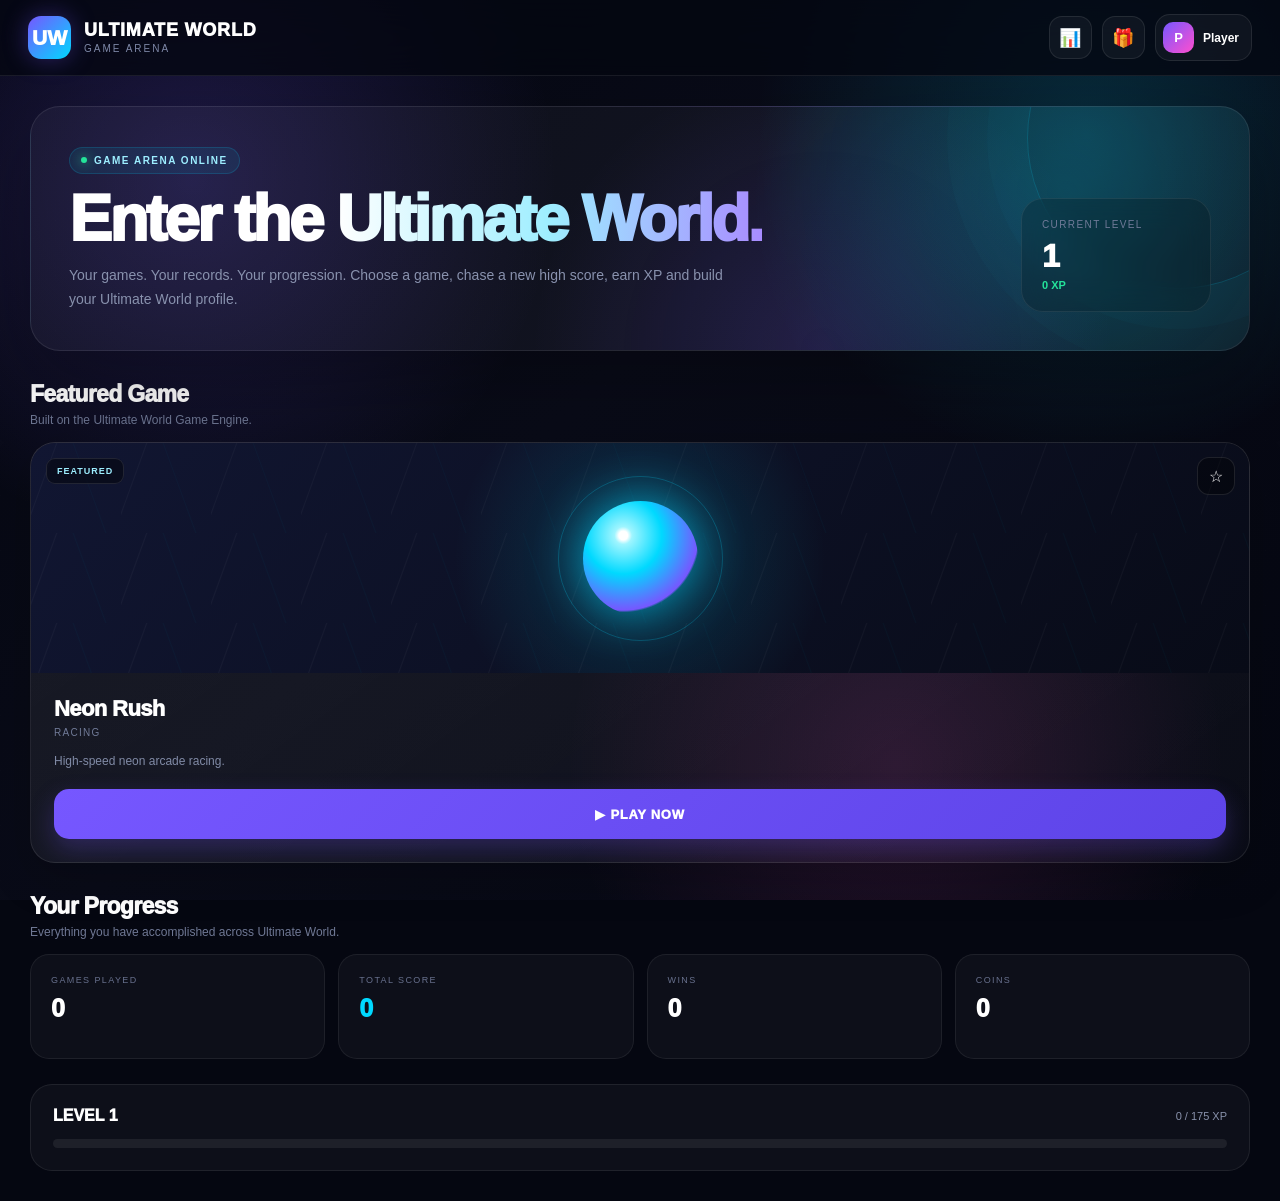
==== commit 7e19d4be: "Update print statement from 'Hello' to 'Goodbye'" ====
--- a/game.html
+++ b/game.html
@@ -1,2544 +1,1856 @@
 <!DOCTYPE html>
 <html lang="en">
 <head>
-    <meta charset="UTF-8">
-
-    <meta
-        name="viewport"
-        content="width=device-width, initial-scale=1.0, maximum-scale=1.0, user-scalable=no"
-    >
-
-    <meta
-        name="theme-color"
-        content="#080b18"
-    >
-
-    <meta
-        name="description"
-        content="Ultimate World Game Arena"
-    >
-
-    <title>Ultimate World — Game Arena</title>
-
-    <style>
-
-        /* =====================================================
-           RESET
-        ===================================================== */
-
-        * {
-            box-sizing: border-box;
-            margin: 0;
-            padding: 0;
-            -webkit-tap-highlight-color: transparent;
-        }
-
-        html,
-        body {
-            width: 100%;
-            height: 100%;
-            overflow: hidden;
-        }
-
-        body {
-            font-family:
-                Inter,
-                system-ui,
-                -apple-system,
-                BlinkMacSystemFont,
-                "Segoe UI",
-                sans-serif;
-
-            color: white;
-
-            background:
-                radial-gradient(
-                    circle at 15% 10%,
-                    rgba(90, 70, 255, .22),
-                    transparent 28%
-                ),
-                radial-gradient(
-                    circle at 85% 20%,
-                    rgba(0, 220, 255, .15),
-                    transparent 25%
-                ),
-                radial-gradient(
-                    circle at 50% 100%,
-                    rgba(255, 40, 180, .12),
-                    transparent 30%
-                ),
-                #060814;
-        }
-
-
-        /* =====================================================
-           BACKGROUND
-        ===================================================== */
-
-        .background {
-            position: fixed;
-            inset: 0;
-            overflow: hidden;
-            pointer-events: none;
-            z-index: 0;
-        }
-
-        .orb {
-            position: absolute;
-            border-radius: 50%;
-            filter: blur(70px);
-            opacity: .28;
-            animation: floatOrb 12s ease-in-out infinite;
-        }
-
-        .orb.one {
-            width: 300px;
-            height: 300px;
-            background: #6448ff;
-            left: -100px;
-            top: 10%;
-        }
-
-        .orb.two {
-            width: 250px;
-            height: 250px;
-            background: #00d9ff;
-            right: -80px;
-            top: 35%;
-            animation-delay: -4s;
-        }
-
-        .orb.three {
-            width: 220px;
-            height: 220px;
-            background: #ff35b8;
-            left: 40%;
-            bottom: -100px;
-            animation-delay: -8s;
-        }
-
-        @keyframes floatOrb {
-
-            0%,
-            100% {
-                transform: translate3d(0, 0, 0);
-            }
-
-            50% {
-                transform: translate3d(30px, -35px, 0);
-            }
-
-        }
-
-
-        /* =====================================================
-           APP
-        ===================================================== */
-
-        .app {
-            position: relative;
-            z-index: 2;
-
-            width: 100%;
-            height: 100%;
-
-            display: flex;
-            flex-direction: column;
-        }
-
-
-        /* =====================================================
-           TOP BAR
-        ===================================================== */
-
-        .topbar {
-
-            height: 74px;
-
-            display: flex;
-            align-items: center;
-            gap: 18px;
-
-            padding:
-                10px 18px;
-
-            background:
-                rgba(8, 11, 24, .78);
-
-            border-bottom:
-                1px solid
-                rgba(255,255,255,.08);
-
-            backdrop-filter:
-                blur(20px);
-
-            -webkit-backdrop-filter:
-                blur(20px);
-
-            box-shadow:
-                0 12px 40px
-                rgba(0,0,0,.25);
-
-        }
-
-
-        .back-button {
-
-            width: 46px;
-            height: 46px;
-
-            border-radius: 14px;
-
-            border:
-                1px solid
-                rgba(255,255,255,.1);
-
-            background:
-                rgba(255,255,255,.06);
-
-            color: white;
-
-            font-size: 22px;
-
-            cursor: pointer;
-
-            transition:
-                .2s ease;
-
-        }
-
-        .back-button:hover {
-
-            transform:
-                translateY(-2px);
-
-            background:
-                rgba(255,255,255,.12);
-
-        }
-
-
-        .game-title-area {
-
-            min-width: 0;
-            flex: 1;
-
-        }
-
-        .game-title {
-
-            font-size: 20px;
-            font-weight: 900;
-
-            white-space: nowrap;
-            overflow: hidden;
-            text-overflow: ellipsis;
-
-        }
-
-        .game-category {
-
-            margin-top: 3px;
-
-            color:
-                rgba(255,255,255,.55);
-
-            font-size: 12px;
-
-            font-weight: 700;
-
-            text-transform:
-                uppercase;
-
-            letter-spacing:
-                1.2px;
-
-        }
-
-
-        /* =====================================================
-           STATS
-        ===================================================== */
-
-        .stats {
-
-            display: flex;
-            align-items: center;
-            gap: 9px;
-        }
-
-        .stat {
-
-            min-width: 75px;
-
-            padding:
-                8px 12px;
-
-            border-radius: 13px;
-
-            background:
-                rgba(255,255,255,.055);
-
-            border:
-                1px solid
-                rgba(255,255,255,.08);
-
-            text-align: center;
-
-        }
-
-        .stat-label {
-
-            display: block;
-
-            font-size: 9px;
-
-            color:
-                rgba(255,255,255,.45);
-
-            font-weight: 800;
-
-            letter-spacing:
-                1px;
-
-            text-transform:
-                uppercase;
-
-        }
-
-        .stat-value {
-
-            display: block;
-
-            margin-top: 2px;
-
-            font-size: 16px;
-
-            font-weight: 950;
-
-        }
-
-
-        /* =====================================================
-           MAIN
-        ===================================================== */
-
-        .main {
-
-            flex: 1;
-
-            min-height: 0;
-
-            display: flex;
-
-            align-items: center;
-
-            justify-content: center;
-
-            padding: 20px;
-
-        }
-
-
-        .game-shell {
-
-            width: min(
-                1200px,
-                100%
-            );
-
-            height: 100%;
-
-            max-height: 850px;
-
-            display: flex;
-
-            flex-direction: column;
-
-            gap: 14px;
-
-        }
-
-
-        /* =====================================================
-           GAME HUD
-        ===================================================== */
-
-        .hud {
-
-            display: flex;
-
-            align-items: center;
-
-            justify-content: space-between;
-
-            gap: 12px;
-
-        }
-
-
-        .hud-left,
-        .hud-right {
-
-            display: flex;
-
-            align-items: center;
-
-            gap: 10px;
-
-        }
-
-
-        .pill {
-
-            display: flex;
-
-            align-items: center;
-
-            gap: 7px;
-
-            padding:
-                8px 13px;
-
-            border-radius: 999px;
-
-            background:
-                rgba(255,255,255,.055);
-
-            border:
-                1px solid
-                rgba(255,255,255,.08);
-
-            font-size: 13px;
-
-            font-weight: 800;
-
-        }
-
-
-        .pill-icon {
-
-            font-size: 15px;
-
-        }
-
-
-        /* =====================================================
-           CANVAS FRAME
-        ===================================================== */
-
-        .game-frame {
-
-            position: relative;
-
-            flex: 1;
-
-            min-height: 300px;
-
-            border-radius: 26px;
-
-            overflow: hidden;
-
-            background:
-                linear-gradient(
-                    145deg,
-                    rgba(255,255,255,.075),
-                    rgba(255,255,255,.025)
-                );
-
-            border:
-                1px solid
-                rgba(255,255,255,.12);
-
-            box-shadow:
-                0 30px 90px
-                rgba(0,0,0,.42),
-                inset 0 1px 0
-                rgba(255,255,255,.08);
-
-        }
-
-
-        canvas {
-
-            position: absolute;
-
-            inset: 0;
-
-            width: 100%;
-            height: 100%;
-
-            display: block;
-
-        }
-
-
-        /* =====================================================
-           GAME OVERLAY
-        ===================================================== */
-
-        .overlay {
-
-            position: absolute;
-
-            inset: 0;
-
-            display: flex;
-
-            align-items: center;
-
-            justify-content: center;
-
-            padding: 25px;
-
-            background:
-                rgba(3,5,14,.72);
-
-            backdrop-filter:
-                blur(16px);
-
-            -webkit-backdrop-filter:
-                blur(16px);
-
-            opacity: 0;
-
-            pointer-events: none;
-
-            transition:
-                .25s ease;
-
-        }
-
-
-        .overlay.visible {
-
-            opacity: 1;
-
-            pointer-events: auto;
-
-        }
-
-
-        .panel {
-
-            width:
-                min(
-                    470px,
-                    100%
-                );
-
-            padding: 32px;
-
-            border-radius: 28px;
-
-            background:
-                linear-gradient(
-                    145deg,
-                    rgba(31,35,62,.96),
-                    rgba(11,14,29,.96)
-                );
-
-            border:
-                1px solid
-                rgba(255,255,255,.12);
-
-            box-shadow:
-                0 35px 100px
-                rgba(0,0,0,.5);
-
-            text-align: center;
-
-        }
-
-
-        .result-icon {
-
-            font-size: 55px;
-
-            margin-bottom: 8px;
-
-        }
-
-
-        .result-title {
-
-            font-size: 32px;
-
-            font-weight: 950;
-
-        }
-
-
-        .result-subtitle {
-
-            margin-top: 8px;
-
-            color:
-                rgba(255,255,255,.55);
-
-            font-size: 14px;
-
-        }
-
-
-        .result-grid {
-
-            display: grid;
-
-            grid-template-columns:
-                repeat(2, 1fr);
-
-            gap: 10px;
-
-            margin:
-                25px 0;
-
-        }
-
-
-        .result-card {
-
-            padding: 15px;
-
-            border-radius: 17px;
-
-            background:
-                rgba(255,255,255,.055);
-
-            border:
-                1px solid
-                rgba(255,255,255,.07);
-
-        }
-
-
-        .result-card small {
-
-            display: block;
-
-            color:
-                rgba(255,255,255,.45);
-
-            font-size: 10px;
-
-            font-weight: 800;
-
-            text-transform:
-                uppercase;
-
-            letter-spacing:
-                1px;
-
-        }
-
-
-        .result-card strong {
-
-            display: block;
-
-            margin-top: 4px;
-
-            font-size: 22px;
-
-        }
-
-
-        /* =====================================================
-           BUTTONS
-        ===================================================== */
-
-        .button-row {
-
-            display: flex;
-
-            gap: 10px;
-
-        }
-
-
-        .button {
-
-            flex: 1;
-
-            min-height: 50px;
-
-            border: none;
-
-            border-radius: 15px;
-
-            color: white;
-
-            font-size: 14px;
-
-            font-weight: 900;
-
-            cursor: pointer;
-
-            transition:
-                .2s ease;
-
-        }
-
-
-        .button:hover {
-
-            transform:
-                translateY(-2px);
-
-        }
-
-
-        .button.primary {
-
-            background:
-                linear-gradient(
-                    135deg,
-                    #7657ff,
-                    #b13cff
-                );
-
-            box-shadow:
-                0 12px 30px
-                rgba(118,87,255,.25);
-
-        }
-
-
-        .button.secondary {
-
-            background:
-                rgba(255,255,255,.07);
-
-            border:
-                1px solid
-                rgba(255,255,255,.1);
-
-        }
-
-
-        /* =====================================================
-           BOTTOM CONTROLS
-        ===================================================== */
-
-        .controls {
-
-            display: flex;
-
-            justify-content: center;
-
-            gap: 10px;
-
-        }
-
-
-        .control-button {
-
-            width: 54px;
-            height: 44px;
-
-            border-radius: 13px;
-
-            background:
-                rgba(255,255,255,.055);
-
-            border:
-                1px solid
-                rgba(255,255,255,.08);
-
-            color: white;
-
-            font-size: 18px;
-
-            cursor: pointer;
-
-        }
-
-
-        .control-button:active {
-
-            transform:
-                scale(.94);
-
-            background:
-                rgba(255,255,255,.13);
-
-        }
-
-
-        /* =====================================================
-           PAUSE
-        ===================================================== */
-
-        .pause-screen {
-
-            position: absolute;
-
-            inset: 0;
-
-            z-index: 10;
-
-            display: flex;
-
-            align-items: center;
-
-            justify-content: center;
-
-            background:
-                rgba(3,5,14,.7);
-
-            backdrop-filter:
-                blur(15px);
-
-            opacity: 0;
-
-            pointer-events: none;
-
-            transition:
-                .2s ease;
-
-        }
-
-
-        .pause-screen.visible {
-
-            opacity: 1;
-
-            pointer-events: auto;
-
-        }
-
-
-        .pause-card {
-
-            text-align: center;
-
-            padding: 35px;
-
-        }
-
-
-        .pause-card h2 {
-
-            font-size: 36px;
-
-            font-weight: 950;
-
-        }
-
-
-        .pause-card p {
-
-            margin-top: 7px;
-
-            color:
-                rgba(255,255,255,.5);
-
-        }
-
-
-        /* =====================================================
-           RESPONSIVE
-        ===================================================== */
-
-        @media(max-width: 800px){
-
-            .topbar {
-
-                height: 64px;
-
-                padding:
-                    8px 10px;
-
-                gap: 9px;
-
-            }
-
-            .game-title {
-
-                font-size: 16px;
-
-            }
-
-            .game-category {
-
-                font-size: 9px;
-
-            }
-
-            .stat {
-
-                min-width: 58px;
-
-                padding:
-                    6px 8px;
-
-            }
-
-            .stat-label {
-
-                font-size: 8px;
-
-            }
-
-            .stat-value {
-
-                font-size: 13px;
-
-            }
-
-            .main {
-
-                padding:
-                    10px;
-
-            }
-
-            .game-frame {
-
-                border-radius:
-                    19px;
-
-            }
-
-            .hud {
-
-                flex-wrap: wrap;
-
-            }
-
-        }
-
-
-        @media(max-width: 520px){
-
-            .stats .stat:nth-child(3),
-            .stats .stat:nth-child(4){
-
-                display: none;
-
-            }
-
-            .game-shell {
-
-                gap: 8px;
-
-            }
-
-            .panel {
-
-                padding: 24px;
-
-            }
-
-            .result-title {
-
-                font-size: 27px;
-
-            }
-
-        }
-
-    </style>
+<meta charset="UTF-8">
+<meta name="viewport" content="width=device-width,initial-scale=1.0,maximum-scale=1.0,user-scalable=no">
+<meta name="theme-color" content="#070914">
+<meta name="description" content="Ultimate World Game Arena">
+<title>Ultimate World — Game Arena</title>
+
+<style>
+*{
+    margin:0;
+    padding:0;
+    box-sizing:border-box;
+    -webkit-tap-highlight-color:transparent;
+}
+
+html,body{
+    width:100%;
+    min-height:100%;
+    overflow-x:hidden;
+}
+
+body{
+    font-family:Inter,Arial,Helvetica,sans-serif;
+    color:#fff;
+    background:#050711;
+}
+
+/* =========================
+   BACKGROUND
+========================= */
+
+body::before{
+    content:"";
+    position:fixed;
+    inset:0;
+    z-index:-3;
+    background:
+        radial-gradient(circle at 15% 20%,rgba(118,87,255,.22),transparent 28%),
+        radial-gradient(circle at 85% 15%,rgba(0,217,255,.16),transparent 25%),
+        radial-gradient(circle at 70% 85%,rgba(255,79,207,.13),transparent 28%),
+        linear-gradient(135deg,#050711,#090b18 45%,#050711);
+}
+
+body::after{
+    content:"";
+    position:fixed;
+    inset:0;
+    z-index:-2;
+    pointer-events:none;
+    opacity:.18;
+    background-image:
+        linear-gradient(rgba(255,255,255,.04) 1px,transparent 1px),
+        linear-gradient(90deg,rgba(255,255,255,.04) 1px,transparent 1px);
+    background-size:55px 55px;
+}
+
+/* =========================
+   APP
+========================= */
+
+.app{
+    min-height:100vh;
+    display:flex;
+    flex-direction:column;
+}
+
+/* =========================
+   TOP BAR
+========================= */
+
+.topbar{
+    height:76px;
+    display:flex;
+    align-items:center;
+    justify-content:space-between;
+    padding:0 28px;
+    border-bottom:1px solid rgba(255,255,255,.08);
+    background:rgba(5,7,17,.78);
+    backdrop-filter:blur(20px);
+    -webkit-backdrop-filter:blur(20px);
+    position:sticky;
+    top:0;
+    z-index:20;
+}
+
+.brand{
+    display:flex;
+    align-items:center;
+    gap:13px;
+    cursor:pointer;
+}
+
+.brand-logo{
+    width:43px;
+    height:43px;
+    border-radius:13px;
+    display:grid;
+    place-items:center;
+    font-size:21px;
+    font-weight:1000;
+    background:
+        linear-gradient(135deg,#7657ff,#00d9ff);
+    box-shadow:
+        0 0 25px rgba(118,87,255,.35);
+}
+
+.brand-text{
+    line-height:1;
+}
+
+.brand-title{
+    font-size:18px;
+    font-weight:1000;
+    letter-spacing:.8px;
+}
+
+.brand-subtitle{
+    color:#7f89a8;
+    font-size:10px;
+    margin-top:5px;
+    text-transform:uppercase;
+    letter-spacing:2px;
+}
+
+.top-actions{
+    display:flex;
+    align-items:center;
+    gap:10px;
+}
+
+.icon-btn{
+    width:43px;
+    height:43px;
+    border:1px solid rgba(255,255,255,.09);
+    border-radius:13px;
+    background:rgba(255,255,255,.045);
+    color:white;
+    cursor:pointer;
+    font-size:18px;
+    transition:.2s;
+}
+
+.icon-btn:hover{
+    transform:translateY(-2px);
+    background:rgba(255,255,255,.09);
+    border-color:rgba(118,87,255,.45);
+}
+
+.profile-pill{
+    display:flex;
+    align-items:center;
+    gap:9px;
+    padding:7px 12px 7px 7px;
+    border:1px solid rgba(255,255,255,.09);
+    border-radius:15px;
+    background:rgba(255,255,255,.045);
+}
+
+.avatar{
+    width:31px;
+    height:31px;
+    border-radius:10px;
+    display:grid;
+    place-items:center;
+    background:linear-gradient(135deg,#7657ff,#ff4fcf);
+    font-size:13px;
+    font-weight:900;
+}
+
+.profile-name{
+    font-size:12px;
+    font-weight:800;
+}
+
+/* =========================
+   MAIN
+========================= */
+
+.main{
+    width:min(1450px,100%);
+    margin:auto;
+    padding:30px;
+}
+
+/* =========================
+   HERO
+========================= */
+
+.hero{
+    position:relative;
+    overflow:hidden;
+    min-height:245px;
+    border-radius:30px;
+    padding:38px;
+    display:flex;
+    align-items:flex-end;
+    justify-content:space-between;
+    gap:30px;
+    border:1px solid rgba(255,255,255,.09);
+    background:
+        radial-gradient(circle at 85% 35%,rgba(0,217,255,.16),transparent 30%),
+        radial-gradient(circle at 65% 100%,rgba(118,87,255,.18),transparent 35%),
+        rgba(255,255,255,.035);
+    box-shadow:0 30px 80px rgba(0,0,0,.28);
+}
+
+.hero::before{
+    content:"";
+    position:absolute;
+    width:300px;
+    height:300px;
+    right:-80px;
+    top:-120px;
+    border:1px solid rgba(0,217,255,.18);
+    border-radius:50%;
+    box-shadow:
+        0 0 0 40px rgba(0,217,255,.025),
+        0 0 0 80px rgba(0,217,255,.02);
+}
+
+.hero-content{
+    position:relative;
+    z-index:2;
+}
+
+.eyebrow{
+    display:inline-flex;
+    align-items:center;
+    gap:7px;
+    padding:7px 11px;
+    border-radius:999px;
+    color:#9deeff;
+    background:rgba(0,217,255,.08);
+    border:1px solid rgba(0,217,255,.16);
+    font-size:10px;
+    font-weight:900;
+    letter-spacing:1.5px;
+    text-transform:uppercase;
+    margin-bottom:15px;
+}
+
+.live-dot{
+    width:6px;
+    height:6px;
+    border-radius:50%;
+    background:#24e39a;
+    box-shadow:0 0 12px #24e39a;
+}
+
+.hero h1{
+    font-size:clamp(34px,5vw,65px);
+    line-height:.95;
+    letter-spacing:-2.8px;
+    font-weight:1000;
+    max-width:750px;
+}
+
+.hero h1 span{
+    background:linear-gradient(90deg,#fff,#9eeeff,#a88cff);
+    -webkit-background-clip:text;
+    background-clip:text;
+    color:transparent;
+}
+
+.hero p{
+    margin-top:15px;
+    max-width:680px;
+    color:#8992ae;
+    font-size:14px;
+    line-height:1.7;
+}
+
+.hero-stat{
+    position:relative;
+    z-index:2;
+    min-width:190px;
+    padding:20px;
+    border:1px solid rgba(255,255,255,.08);
+    border-radius:22px;
+    background:rgba(0,0,0,.18);
+    backdrop-filter:blur(15px);
+}
+
+.hero-stat-label{
+    color:#707a98;
+    font-size:10px;
+    text-transform:uppercase;
+    letter-spacing:1.4px;
+}
+
+.hero-stat-value{
+    margin-top:8px;
+    font-size:32px;
+    font-weight:1000;
+}
+
+.hero-stat-small{
+    margin-top:4px;
+    color:#24e39a;
+    font-size:11px;
+    font-weight:800;
+}
+
+/* =========================
+   SECTION
+========================= */
+
+.section{
+    margin-top:30px;
+}
+
+.section-head{
+    display:flex;
+    align-items:flex-end;
+    justify-content:space-between;
+    gap:20px;
+    margin-bottom:15px;
+}
+
+.section-title{
+    font-size:23px;
+    font-weight:1000;
+    letter-spacing:-.7px;
+}
+
+.section-desc{
+    margin-top:5px;
+    color:#6f7894;
+    font-size:12px;
+}
+
+/* =========================
+   GAME CARD
+========================= */
+
+.game-card{
+    position:relative;
+    overflow:hidden;
+    border:1px solid rgba(255,255,255,.09);
+    border-radius:25px;
+    background:
+        linear-gradient(145deg,rgba(255,255,255,.07),rgba(255,255,255,.025));
+    transition:.25s ease;
+    box-shadow:0 15px 45px rgba(0,0,0,.2);
+}
+
+.game-card:hover{
+    transform:translateY(-5px);
+    border-color:rgba(118,87,255,.4);
+    box-shadow:
+        0 25px 65px rgba(0,0,0,.35),
+        0 0 35px rgba(118,87,255,.09);
+}
+
+.game-visual{
+    height:230px;
+    position:relative;
+    overflow:hidden;
+    display:flex;
+    align-items:center;
+    justify-content:center;
+    background:
+        radial-gradient(circle at 50% 50%,rgba(0,217,255,.18),transparent 30%),
+        linear-gradient(135deg,#111632,#080b17);
+}
+
+.game-visual::before{
+    content:"";
+    position:absolute;
+    inset:0;
+    opacity:.25;
+    background:
+        linear-gradient(110deg,transparent 20%,rgba(255,255,255,.15) 21%,transparent 22%),
+        linear-gradient(70deg,transparent 60%,rgba(0,217,255,.12) 61%,transparent 62%);
+    background-size:90px 90px;
+}
+
+.neon-orb{
+    width:115px;
+    height:115px;
+    border-radius:50%;
+    position:relative;
+    z-index:2;
+    background:
+        radial-gradient(circle at 35% 30%,#fff 0 4%,#9ff5ff 8%,#00d9ff 35%,#7657ff 68%,transparent 70%);
+    filter:drop-shadow(0 0 25px rgba(0,217,255,.7));
+    animation:orbFloat 3s ease-in-out infinite;
+}
+
+.neon-orb::after{
+    content:"";
+    position:absolute;
+    inset:-25px;
+    border:1px solid rgba(0,217,255,.22);
+    border-radius:50%;
+    animation:ring 2.5s linear infinite;
+}
+
+@keyframes orbFloat{
+    0%,100%{transform:translateY(0) scale(1)}
+    50%{transform:translateY(-12px) scale(1.04)}
+}
+
+@keyframes ring{
+    from{transform:rotate(0deg) scale(.85);opacity:.8}
+    to{transform:rotate(360deg) scale(1.15);opacity:0}
+}
+
+.game-badge{
+    position:absolute;
+    top:15px;
+    left:15px;
+    z-index:4;
+    padding:7px 10px;
+    border-radius:9px;
+    background:rgba(0,0,0,.4);
+    border:1px solid rgba(255,255,255,.1);
+    color:#9deeff;
+    font-size:9px;
+    font-weight:900;
+    letter-spacing:1px;
+    text-transform:uppercase;
+    backdrop-filter:blur(10px);
+}
+
+.favorite{
+    position:absolute;
+    top:14px;
+    right:14px;
+    z-index:4;
+    width:38px;
+    height:38px;
+    border:1px solid rgba(255,255,255,.1);
+    border-radius:12px;
+    color:#fff;
+    background:rgba(0,0,0,.35);
+    cursor:pointer;
+    font-size:16px;
+    transition:.2s;
+}
+
+.favorite:hover{
+    transform:scale(1.08);
+}
+
+.game-info{
+    padding:23px;
+}
+
+.game-title-row{
+    display:flex;
+    align-items:center;
+    justify-content:space-between;
+    gap:15px;
+}
+
+.game-title{
+    font-size:22px;
+    font-weight:1000;
+    letter-spacing:-.6px;
+}
+
+.game-category{
+    color:#717b98;
+    font-size:10px;
+    text-transform:uppercase;
+    letter-spacing:1.3px;
+    margin-top:5px;
+}
+
+.game-description{
+    color:#818ba6;
+    font-size:12px;
+    line-height:1.6;
+    margin:14px 0 18px;
+}
+
+.play-button{
+    width:100%;
+    min-height:50px;
+    border:0;
+    border-radius:15px;
+    cursor:pointer;
+    color:#fff;
+    font-size:13px;
+    font-weight:1000;
+    letter-spacing:.7px;
+    background:linear-gradient(135deg,#7657ff,#5d44e8);
+    box-shadow:0 10px 25px rgba(118,87,255,.25);
+    transition:.2s;
+}
+
+.play-button:hover{
+    transform:translateY(-2px);
+    box-shadow:0 14px 35px rgba(118,87,255,.38);
+}
+
+.play-button:active{
+    transform:scale(.98);
+}
+
+/* =========================
+   STATS
+========================= */
+
+.stats-grid{
+    display:grid;
+    grid-template-columns:repeat(4,1fr);
+    gap:13px;
+}
+
+.stat-card{
+    padding:20px;
+    min-height:105px;
+    border-radius:19px;
+    border:1px solid rgba(255,255,255,.07);
+    background:rgba(255,255,255,.035);
+}
+
+.stat-label{
+    color:#68718e;
+    font-size:9px;
+    text-transform:uppercase;
+    letter-spacing:1.4px;
+}
+
+.stat-value{
+    margin-top:9px;
+    font-size:25px;
+    font-weight:1000;
+}
+
+.stat-accent{
+    color:#00d9ff;
+}
+
+/* =========================
+   LEVEL
+========================= */
+
+.level-panel{
+    margin-top:25px;
+    padding:22px;
+    border-radius:22px;
+    border:1px solid rgba(255,255,255,.08);
+    background:rgba(255,255,255,.035);
+}
+
+.level-top{
+    display:flex;
+    justify-content:space-between;
+    align-items:center;
+}
+
+.level-name{
+    font-weight:1000;
+}
+
+.level-xp{
+    color:#8992ac;
+    font-size:11px;
+}
+
+.progress{
+    margin-top:14px;
+    width:100%;
+    height:9px;
+    overflow:hidden;
+    border-radius:999px;
+    background:rgba(255,255,255,.07);
+}
+
+.progress-fill{
+    width:0%;
+    height:100%;
+    border-radius:999px;
+    background:linear-gradient(90deg,#7657ff,#00d9ff);
+    box-shadow:0 0 15px rgba(0,217,255,.3);
+    transition:width .5s ease;
+}
+
+/* =========================
+   MODAL
+========================= */
+
+.modal{
+    position:fixed;
+    inset:0;
+    z-index:100;
+    display:none;
+    align-items:center;
+    justify-content:center;
+    padding:20px;
+    background:rgba(0,0,0,.72);
+    backdrop-filter:blur(15px);
+}
+
+.modal.show{
+    display:flex;
+}
+
+.modal-box{
+    width:min(650px,100%);
+    max-height:90vh;
+    overflow:auto;
+    border:1px solid rgba(255,255,255,.1);
+    border-radius:27px;
+    padding:28px;
+    background:
+        radial-gradient(circle at 80% 10%,rgba(118,87,255,.12),transparent 30%),
+        #0b0e1b;
+    box-shadow:0 40px 100px rgba(0,0,0,.6);
+}
+
+.modal-head{
+    display:flex;
+    align-items:center;
+    justify-content:space-between;
+    gap:20px;
+    margin-bottom:25px;
+}
+
+.modal-title{
+    font-size:25px;
+    font-weight:1000;
+}
+
+.close-btn{
+    width:38px;
+    height:38px;
+    border:1px solid rgba(255,255,255,.09);
+    border-radius:11px;
+    color:#fff;
+    background:rgba(255,255,255,.05);
+    cursor:pointer;
+    font-size:18px;
+}
+
+.modal-content{
+    color:#8992aa;
+    line-height:1.7;
+    font-size:13px;
+}
+
+.modal-game-title{
+    color:#fff;
+    font-size:38px;
+    font-weight:1000;
+    margin-bottom:7px;
+}
+
+.launch-main{
+    margin-top:25px;
+    width:100%;
+    min-height:55px;
+    border:0;
+    border-radius:16px;
+    color:#fff;
+    background:linear-gradient(135deg,#7657ff,#00a9df);
+    font-weight:1000;
+    cursor:pointer;
+    font-size:14px;
+}
+
+/* =========================
+   TOAST
+========================= */
+
+#toast{
+    position:fixed;
+    left:50%;
+    bottom:25px;
+    z-index:200;
+    transform:translate(-50%,30px);
+    opacity:0;
+    pointer-events:none;
+    padding:13px 18px;
+    border-radius:13px;
+    color:#fff;
+    background:rgba(12,15,29,.92);
+    border:1px solid rgba(255,255,255,.1);
+    box-shadow:0 15px 45px rgba(0,0,0,.45);
+    backdrop-filter:blur(15px);
+    font-size:12px;
+    font-weight:800;
+    transition:.3s ease;
+}
+
+#toast.show{
+    transform:translate(-50%,0);
+    opacity:1;
+}
+
+/* =========================
+   RESPONSIVE
+========================= */
+
+@media(max-width:850px){
+
+    .topbar{
+        padding:0 16px;
+    }
+
+    .main{
+        padding:18px;
+    }
+
+    .hero{
+        padding:25px;
+        min-height:300px;
+        flex-direction:column;
+        align-items:flex-start;
+        justify-content:flex-end;
+    }
+
+    .hero-stat{
+        width:100%;
+    }
+
+    .stats-grid{
+        grid-template-columns:repeat(2,1fr);
+    }
+
+}
+
+@media(max-width:520px){
+
+    .brand-subtitle{
+        display:none;
+    }
+
+    .profile-name{
+        display:none;
+    }
+
+    .top-actions{
+        gap:6px;
+    }
+
+    .hero{
+        border-radius:23px;
+    }
+
+    .hero h1{
+        letter-spacing:-1.8px;
+    }
+
+    .game-visual{
+        height:200px;
+    }
+
+    .stats-grid{
+        gap:9px;
+    }
+
+    .stat-card{
+        padding:15px;
+    }
+
+    .stat-value{
+        font-size:21px;
+    }
+
+}
+</style>
 </head>
 
-
 <body>
 
-    <!-- =====================================================
-         BACKGROUND
-    ====================================================== -->
-
-    <div class="background">
-
-        <div class="orb one"></div>
-        <div class="orb two"></div>
-        <div class="orb three"></div>
-
-    </div>
-
-
-    <!-- =====================================================
-         APP
-    ====================================================== -->
-
-    <div class="app">
-
-
-        <!-- =================================================
-             TOP BAR
-        ================================================== -->
-
-        <header class="topbar">
+<div class="app">
+
+    <!-- =========================
+         TOP BAR
+    ========================== -->
+
+    <header class="topbar">
+
+        <div class="brand" onclick="goHome()">
+
+            <div class="brand-logo">UW</div>
+
+            <div class="brand-text">
+
+                <div class="brand-title">
+                    ULTIMATE WORLD
+                </div>
+
+                <div class="brand-subtitle">
+                    Game Arena
+                </div>
+
+            </div>
+
+        </div>
+
+        <div class="top-actions">
 
             <button
-                class="back-button"
-                id="backButton"
-                aria-label="Back"
-            >
-                ←
-            </button>
-
-
-            <div class="game-title-area">
+                class="icon-btn"
+                onclick="showStats()"
+                title="Statistics"
+            >📊</button>
+
+            <button
+                class="icon-btn"
+                onclick="claimReward()"
+                title="Daily Reward"
+            >🎁</button>
+
+            <div class="profile-pill">
+
+                <div class="avatar" id="avatar">
+                    P
+                </div>
+
+                <div class="profile-name" id="profileName">
+                    Player
+                </div>
+
+            </div>
+
+        </div>
+
+    </header>
+
+
+    <!-- =========================
+         MAIN
+    ========================== -->
+
+    <main class="main">
+
+        <section class="hero">
+
+            <div class="hero-content">
+
+                <div class="eyebrow">
+                    <span class="live-dot"></span>
+                    GAME ARENA ONLINE
+                </div>
+
+                <h1>
+                    Enter the
+                    <span>Ultimate World.</span>
+                </h1>
+
+                <p>
+                    Your games. Your records. Your progression.
+                    Choose a game, chase a new high score,
+                    earn XP and build your Ultimate World profile.
+                </p>
+
+            </div>
+
+            <div class="hero-stat">
+
+                <div class="hero-stat-label">
+                    Current Level
+                </div>
 
                 <div
-                    class="game-title"
-                    id="gameTitle"
+                    class="hero-stat-value"
+                    id="heroLevel"
                 >
-                    Ultimate World Game
+                    1
                 </div>
 
                 <div
-                    class="game-category"
-                    id="gameCategory"
+                    class="hero-stat-small"
+                    id="heroXP"
                 >
-                    GAME ARENA
+                    0 XP
                 </div>
 
             </div>
 
-
-            <div class="stats">
-
-                <div class="stat">
-
-                    <span class="stat-label">
-                        Score
-                    </span>
-
-                    <span
+        </section>
+
+
+        <!-- =========================
+             GAME
+        ========================== -->
+
+        <section class="section">
+
+            <div class="section-head">
+
+                <div>
+
+                    <div class="section-title">
+                        Featured Game
+                    </div>
+
+                    <div class="section-desc">
+                        Built on the Ultimate World Game Engine.
+                    </div>
+
+                </div>
+
+            </div>
+
+
+            <div id="gameContainer">
+
+                <div class="game-card">
+
+                    <div class="game-visual">
+
+                        <div class="game-badge">
+                            Featured
+                        </div>
+
+                        <button
+                            class="favorite"
+                            id="favoriteButton"
+                            onclick="toggleGameFavorite()"
+                        >
+                            ☆
+                        </button>
+
+                        <div class="neon-orb"></div>
+
+                    </div>
+
+                    <div class="game-info">
+
+                        <div class="game-title-row">
+
+                            <div>
+
+                                <div
+                                    class="game-title"
+                                    id="gameTitle"
+                                >
+                                    Loading Game...
+                                </div>
+
+                                <div
+                                    class="game-category"
+                                    id="gameCategory"
+                                >
+                                    Ultimate World
+                                </div>
+
+                            </div>
+
+                        </div>
+
+                        <div
+                            class="game-description"
+                            id="gameDescription"
+                        >
+                            Loading the Ultimate World game engine...
+                        </div>
+
+                        <button
+                            class="play-button"
+                            onclick="openGame()"
+                        >
+                            ▶ PLAY NOW
+                        </button>
+
+                    </div>
+
+                </div>
+
+            </div>
+
+        </section>
+
+
+        <!-- =========================
+             PLAYER STATS
+        ========================== -->
+
+        <section class="section">
+
+            <div class="section-head">
+
+                <div>
+
+                    <div class="section-title">
+                        Your Progress
+                    </div>
+
+                    <div class="section-desc">
+                        Everything you have accomplished across Ultimate World.
+                    </div>
+
+                </div>
+
+            </div>
+
+
+            <div class="stats-grid">
+
+                <div class="stat-card">
+
+                    <div class="stat-label">
+                        Games Played
+                    </div>
+
+                    <div
                         class="stat-value"
-                        id="score"
+                        id="gamesPlayed"
                     >
                         0
-                    </span>
+                    </div>
 
                 </div>
 
-
-                <div class="stat">
-
-                    <span class="stat-label">
-                        XP
-                    </span>
-
-                    <span
-                        class="stat-value"
-                        id="xp"
+                <div class="stat-card">
+
+                    <div class="stat-label">
+                        Total Score
+                    </div>
+
+                    <div
+                        class="stat-value stat-accent"
+                        id="totalScore"
                     >
                         0
-                    </span>
+                    </div>
 
                 </div>
 
-
-                <div class="stat">
-
-                    <span class="stat-label">
+                <div class="stat-card">
+
+                    <div class="stat-label">
+                        Wins
+                    </div>
+
+                    <div
+                        class="stat-value"
+                        id="wins"
+                    >
+                        0
+                    </div>
+
+                </div>
+
+                <div class="stat-card">
+
+                    <div class="stat-label">
                         Coins
-                    </span>
-
-                    <span
+                    </div>
+
+                    <div
                         class="stat-value"
                         id="coins"
                     >
                         0
-                    </span>
+                    </div>
 
                 </div>
 
-
-                <div class="stat">
-
-                    <span class="stat-label">
-                        Level
-                    </span>
-
-                    <span
-                        class="stat-value"
-                        id="level"
+            </div>
+
+
+            <div class="level-panel">
+
+                <div class="level-top">
+
+                    <div class="level-name">
+                        LEVEL
+                        <span id="levelNumber">1</span>
+                    </div>
+
+                    <div
+                        class="level-xp"
+                        id="levelXP"
                     >
-                        1
-                    </span>
+                        0 / 100 XP
+                    </div>
 
                 </div>
 
+                <div class="progress">
+
+                    <div
+                        class="progress-fill"
+                        id="xpBar"
+                    ></div>
+
+                </div>
+
             </div>
 
-        </header>
-
-
-        <!-- =================================================
-             MAIN
-        ================================================== -->
-
-        <main class="main">
-
-            <section class="game-shell">
-
-
-                <!-- =========================================
-                     HUD
-                ========================================== -->
-
-                <div class="hud">
-
-                    <div class="hud-left">
-
-                        <div class="pill">
-
-                            <span class="pill-icon">
-                                ❤️
-                            </span>
-
-                            <span id="lives">
-                                3
-                            </span>
-
-                        </div>
-
-
-                        <div class="pill">
-
-                            <span class="pill-icon">
-                                🔥
-                            </span>
-
-                            <span id="combo">
-                                x1
-                            </span>
-
-                        </div>
-
-
-                        <div class="pill">
-
-                            <span class="pill-icon">
-                                ⏱️
-                            </span>
-
-                            <span id="timer">
-                                00:00
-                            </span>
-
-                        </div>
-
-                    </div>
-
-
-                    <div class="hud-right">
-
-                        <button
-                            class="control-button"
-                            id="pauseButton"
-                            aria-label="Pause"
-                        >
-                            ⏸
-                        </button>
-
-                    </div>
-
-                </div>
-
-
-                <!-- =========================================
-                     GAME
-                ========================================== -->
-
-                <div
-                    class="game-frame"
-                    id="gameFrame"
-                >
-
-                    <canvas
-                        id="gameCanvas"
-                    ></canvas>
-
-
-                    <!-- =====================================
-                         PAUSE
-                    ====================================== -->
-
-                    <div
-                        class="pause-screen"
-                        id="pauseScreen"
-                    >
-
-                        <div class="pause-card">
-
-                            <div
-                                style="font-size:55px"
-                            >
-                                ⏸️
-                            </div>
-
-                            <h2>
-                                PAUSED
-                            </h2>
-
-                            <p>
-                                Your game is waiting.
-                            </p>
-
-                            <br>
-
-                            <button
-                                class="button primary"
-                                id="resumeButton"
-                            >
-                                RESUME
-                            </button>
-
-                        </div>
-
-                    </div>
-
-
-                    <!-- =====================================
-                         RESULTS
-                    ====================================== -->
-
-                    <div
-                        class="overlay"
-                        id="resultOverlay"
-                    >
-
-                        <div class="panel">
-
-                            <div
-                                class="result-icon"
-                                id="resultIcon"
-                            >
-                                🏆
-                            </div>
-
-                            <div
-                                class="result-title"
-                                id="resultTitle"
-                            >
-                                GAME COMPLETE
-                            </div>
-
-                            <div
-                                class="result-subtitle"
-                                id="resultSubtitle"
-                            >
-                                Great performance.
-                            </div>
-
-
-                            <div class="result-grid">
-
-                                <div class="result-card">
-
-                                    <small>
-                                        Score
-                                    </small>
-
-                                    <strong
-                                        id="resultScore"
-                                    >
-                                        0
-                                    </strong>
-
-                                </div>
-
-
-                                <div class="result-card">
-
-                                    <small>
-                                        XP Earned
-                                    </small>
-
-                                    <strong
-                                        id="resultXP"
-                                    >
-                                        +0
-                                    </strong>
-
-                                </div>
-
-
-                                <div class="result-card">
-
-                                    <small>
-                                        Level
-                                    </small>
-
-                                    <strong
-                                        id="resultLevel"
-                                    >
-                                        1
-                                    </strong>
-
-                                </div>
-
-
-                                <div class="result-card">
-
-                                    <small>
-                                        Time
-                                    </small>
-
-                                    <strong
-                                        id="resultTime"
-                                    >
-                                        00:00
-                                    </strong>
-
-                                </div>
-
-                            </div>
-
-
-                            <div class="button-row">
-
-                                <button
-                                    class="button secondary"
-                                    id="homeButton"
-                                >
-                                    HOME
-                                </button>
-
-                                <button
-                                    class="button primary"
-                                    id="restartButton"
-                                >
-                                    PLAY AGAIN
-                                </button>
-
-                            </div>
-
-                        </div>
-
-                    </div>
-
-                </div>
-
-
-                <!-- =========================================
-                     MOBILE / GAME CONTROLS
-                ========================================== -->
-
-                <div
-                    class="controls"
-                    id="controls"
-                >
-
-                    <button
-                        class="control-button"
-                        data-control="left"
-                    >
-                        ◀
-                    </button>
-
-                    <button
-                        class="control-button"
-                        data-control="up"
-                    >
-                        ▲
-                    </button>
-
-                    <button
-                        class="control-button"
-                        data-control="down"
-                    >
-                        ▼
-                    </button>
-
-                    <button
-                        class="control-button"
-                        data-control="right"
-                    >
-                        ▶
-                    </button>
-
-                    <button
-                        class="control-button"
-                        data-control="action"
-                    >
-                        ●
-                    </button>
-
-                </div>
-
-            </section>
-
-        </main>
+        </section>
+
+    </main>
+
+</div>
+
+
+<!-- =========================
+     GAME MODAL
+========================== -->
+
+<div
+    class="modal"
+    id="gameModal"
+    onclick="closeModalOutside(event)"
+>
+
+    <div class="modal-box">
+
+        <div class="modal-head">
+
+            <div class="modal-title">
+                Game Ready
+            </div>
+
+            <button
+                class="close-btn"
+                onclick="closeGameModal()"
+            >
+                ×
+            </button>
+
+        </div>
+
+        <div class="modal-content">
+
+            <div
+                class="modal-game-title"
+                id="modalGameTitle"
+            >
+                Neon Rush
+            </div>
+
+            <div
+                id="modalGameCategory"
+            >
+                Racing
+            </div>
+
+            <p style="margin-top:15px">
+                Your selected game is registered with the
+                Ultimate World Game Engine and ready to launch.
+            </p>
+
+            <button
+                class="launch-main"
+                onclick="launchSelectedGame()"
+            >
+                🚀 LAUNCH GAME
+            </button>
+
+        </div>
 
     </div>
 
-
-    <!-- =====================================================
-         TOAST
-    ====================================================== -->
-
-    <div
-        id="toast"
-        style="
-            position:fixed;
-            left:50%;
-            bottom:30px;
-            transform:translateX(-50%) translateY(20px);
-            padding:12px 18px;
-            border-radius:999px;
-            background:rgba(20,23,40,.94);
-            border:1px solid rgba(255,255,255,.12);
-            box-shadow:0 15px 40px rgba(0,0,0,.35);
-            color:white;
-            font-size:13px;
-            font-weight:800;
-            opacity:0;
-            pointer-events:none;
-            transition:.25s ease;
-            z-index:100;
-        "
-    ></div>
-
-
-    <!-- =====================================================
-         GAME ENGINE
-    ====================================================== -->
-
-    <script src="game-engine.js"></script>
-
-
-    <!-- =====================================================
-         GAME PAGE CONTROLLER
-    ====================================================== -->
-
-    <script>
-
-        "use strict";
-
-
-        /* =================================================
-           ELEMENTS
-        ================================================== */
-
-        const canvas =
-            document.getElementById(
-                "gameCanvas"
-            );
-
-        const ctx =
-            canvas.getContext(
-                "2d"
-            );
-
-        const frame =
-            document.getElementById(
-                "gameFrame"
-            );
-
-        const scoreElement =
-            document.getElementById(
-                "score"
-            );
-
-        const xpElement =
-            document.getElementById(
-                "xp"
-            );
-
-        const coinsElement =
-            document.getElementById(
-                "coins"
-            );
-
-        const levelElement =
-            document.getElementById(
-                "level"
-            );
-
-        const livesElement =
-            document.getElementById(
-                "lives"
-            );
-
-        const comboElement =
-            document.getElementById(
-                "combo"
-            );
-
-        const timerElement =
-            document.getElementById(
-                "timer"
-            );
-
-
-        /* =================================================
-           RESIZE
-        ================================================== */
-
-        let width = 0;
-        let height = 0;
-
-
-        function resizeCanvas(){
-
-            const rect =
-                frame.getBoundingClientRect();
-
-            const ratio =
-                Math.min(
-                    window.devicePixelRatio || 1,
-                    2
-                );
-
-            width =
-                rect.width;
-
-            height =
-                rect.height;
-
-            canvas.width =
-                width * ratio;
-
-            canvas.height =
-                height * ratio;
-
-            canvas.style.width =
-                width + "px";
-
-            canvas.style.height =
-                height + "px";
-
-            ctx.setTransform(
-                ratio,
-                0,
-                0,
-                ratio,
-                0,
-                0
-            );
+</div>
+
+
+<!-- =========================
+     STATS MODAL
+========================== -->
+
+<div
+    class="modal"
+    id="statsModal"
+    onclick="closeStatsOutside(event)"
+>
+
+    <div class="modal-box">
+
+        <div class="modal-head">
+
+            <div class="modal-title">
+                Player Statistics
+            </div>
+
+            <button
+                class="close-btn"
+                onclick="closeStats()"
+            >
+                ×
+            </button>
+
+        </div>
+
+        <div class="modal-content">
+
+            <p>
+                <strong>Games played:</strong>
+                <span id="modalGames">0</span>
+            </p>
+
+            <p>
+                <strong>Total score:</strong>
+                <span id="modalScore">0</span>
+            </p>
+
+            <p>
+                <strong>Wins:</strong>
+                <span id="modalWins">0</span>
+            </p>
+
+            <p>
+                <strong>Losses:</strong>
+                <span id="modalLosses">0</span>
+            </p>
+
+            <p>
+                <strong>Current streak:</strong>
+                <span id="modalStreak">0</span>
+            </p>
+
+            <p>
+                <strong>Longest streak:</strong>
+                <span id="modalLongestStreak">0</span>
+            </p>
+
+        </div>
+
+    </div>
+
+</div>
+
+
+<div id="toast"></div>
+
+
+<!-- ============================================================
+     GAME ENGINE
+============================================================ -->
+
+<script src="game-engine.js"></script>
+
+
+<script>
+
+/* ============================================================
+   ULTIMATE WORLD GAME PAGE
+============================================================ */
+
+"use strict";
+
+
+let selectedGameId = null;
+
+
+/* ============================================================
+   HELPERS
+============================================================ */
+
+function formatNumber(number){
+
+    return Number(number || 0)
+        .toLocaleString();
+
+}
+
+
+/* ============================================================
+   LOAD PROFILE
+============================================================ */
+
+function updateProfile(){
+
+    if(
+        !window.UltimateWorld ||
+        !UltimateWorld.getProfile
+    ){
+
+        return;
+
+    }
+
+    const profile =
+        UltimateWorld.getProfile();
+
+    const progress =
+        UltimateWorld.getLevelProgress();
+
+
+    document.getElementById(
+        "profileName"
+    ).textContent =
+        profile.name || "Player";
+
+
+    document.getElementById(
+        "avatar"
+    ).textContent =
+        (
+            profile.name ||
+            "Player"
+        )
+        .charAt(0)
+        .toUpperCase();
+
+
+    document.getElementById(
+        "heroLevel"
+    ).textContent =
+        profile.level;
+
+
+    document.getElementById(
+        "heroXP"
+    ).textContent =
+        formatNumber(profile.xp) +
+        " XP";
+
+
+    document.getElementById(
+        "levelNumber"
+    ).textContent =
+        profile.level;
+
+
+    document.getElementById(
+        "levelXP"
+    ).textContent =
+        formatNumber(progress.current) +
+        " / " +
+        formatNumber(progress.required) +
+        " XP";
+
+
+    document.getElementById(
+        "xpBar"
+    ).style.width =
+        progress.percentage + "%";
+
+
+    document.getElementById(
+        "gamesPlayed"
+    ).textContent =
+        formatNumber(profile.gamesPlayed);
+
+
+    document.getElementById(
+        "totalScore"
+    ).textContent =
+        formatNumber(profile.totalScore);
+
+
+    document.getElementById(
+        "wins"
+    ).textContent =
+        formatNumber(profile.wins);
+
+
+    document.getElementById(
+        "coins"
+    ).textContent =
+        formatNumber(profile.coins);
+
+}
+
+
+/* ============================================================
+   LOAD REGISTERED GAME
+============================================================ */
+
+function loadGame(){
+
+    if(
+        !window.UltimateWorld ||
+        !UltimateWorld.getRegisteredGame
+    ){
+
+        document.getElementById(
+            "gameTitle"
+        ).textContent =
+            "Engine Not Loaded";
+
+        document.getElementById(
+            "gameDescription"
+        ).textContent =
+            "game-engine.js could not be loaded.";
+
+        return;
+
+    }
+
+
+    const games =
+        UltimateWorld.getRegisteredGames();
+
+
+    if(
+        !games ||
+        games.length === 0
+    ){
+
+        document.getElementById(
+            "gameTitle"
+        ).textContent =
+            "No Games Registered";
+
+        document.getElementById(
+            "gameDescription"
+        ).textContent =
+            "The Ultimate World engine is ready, but no games have been registered yet.";
+
+        return;
+
+    }
+
+
+    const entry =
+        UltimateWorld.getRegisteredGame(
+            "neon-rush"
+        ) ||
+        games[0];
+
+
+    if(!entry){
+        return;
+    }
+
+
+    selectedGameId =
+        entry.config.id;
+
+
+    document.getElementById(
+        "gameTitle"
+    ).textContent =
+        entry.config.name ||
+        "Ultimate World Game";
+
+
+    document.getElementById(
+        "gameCategory"
+    ).textContent =
+        entry.config.category ||
+        "Arcade";
+
+
+    document.getElementById(
+        "gameDescription"
+    ).textContent =
+        entry.config.description ||
+        "A premium Ultimate World gaming experience.";
+
+
+    updateFavoriteButton();
+
+}
+
+
+/* ============================================================
+   FAVORITE
+============================================================ */
+
+function updateFavoriteButton(){
+
+    if(!selectedGameId){
+        return;
+    }
+
+    const favorite =
+        UltimateWorld.isFavorite(
+            selectedGameId
+        );
+
+
+    document.getElementById(
+        "favoriteButton"
+    ).textContent =
+        favorite ? "★" : "☆";
+
+}
+
+
+function toggleGameFavorite(){
+
+    if(!selectedGameId){
+        return;
+    }
+
+    const result =
+        UltimateWorld.toggleFavorite(
+            selectedGameId
+        );
+
+
+    document.getElementById(
+        "favoriteButton"
+    ).textContent =
+        result ? "★" : "☆";
+
+
+    UltimateWorld.toast(
+        result
+            ? "★ Added to favorites"
+            : "☆ Removed from favorites"
+    );
+
+}
+
+
+/* ============================================================
+   OPEN GAME
+============================================================ */
+
+function openGame(){
+
+    if(!selectedGameId){
+        return;
+    }
+
+
+    const entry =
+        UltimateWorld.getRegisteredGame(
+            selectedGameId
+        );
+
+
+    if(!entry){
+
+        UltimateWorld.toast(
+            "Game could not be found."
+        );
+
+        return;
+
+    }
+
+
+    document.getElementById(
+        "modalGameTitle"
+    ).textContent =
+        entry.config.name;
+
+
+    document.getElementById(
+        "modalGameCategory"
+    ).textContent =
+        entry.config.category ||
+        "Arcade";
+
+
+    document.getElementById(
+        "gameModal"
+    ).classList.add(
+        "show"
+    );
+
+}
+
+
+function closeGameModal(){
+
+    document.getElementById(
+        "gameModal"
+    ).classList.remove(
+        "show"
+    );
+
+}
+
+
+function closeModalOutside(event){
+
+    if(
+        event.target.id ===
+        "gameModal"
+    ){
+
+        closeGameModal();
+
+    }
+
+}
+
+
+/* ============================================================
+   LAUNCH
+============================================================ */
+
+function launchSelectedGame(){
+
+    if(!selectedGameId){
+        return;
+    }
+
+
+    const game =
+        UltimateWorld.launchGame(
+            selectedGameId
+        );
+
+
+    if(!game){
+
+        UltimateWorld.toast(
+            "Unable to launch game."
+        );
+
+        return;
+
+    }
+
+
+    closeGameModal();
+
+
+    /*
+       If the actual game page exists,
+       send the player there.
+
+       This keeps the engine architecture
+       ready for many future games.
+    */
+
+    if(
+        selectedGameId ===
+        "neon-rush"
+    ){
+
+        window.location.href =
+            "neon-rush.html";
+
+        return;
+
+    }
+
+
+    UltimateWorld.toast(
+        "Game launched: " +
+        selectedGameId
+    );
+
+}
+
+
+/* ============================================================
+   DAILY REWARD
+============================================================ */
+
+function claimReward(){
+
+    const result =
+        UltimateWorld.claimDailyReward();
+
+
+    if(result.claimed){
+
+        UltimateWorld.toast(
+            "🎁 Daily Reward: +" +
+            result.xp +
+            " XP  +" +
+            result.coins +
+            " coins"
+        );
+
+        updateProfile();
+
+    }else{
+
+        UltimateWorld.toast(
+            "🎁 Daily reward already claimed."
+        );
+
+    }
+
+}
+
+
+/* ============================================================
+   STATISTICS
+============================================================ */
+
+function showStats(){
+
+    const profile =
+        UltimateWorld.getProfile();
+
+
+    document.getElementById(
+        "modalGames"
+    ).textContent =
+        formatNumber(
+            profile.gamesPlayed
+        );
+
+
+    document.getElementById(
+        "modalScore"
+    ).textContent =
+        formatNumber(
+            profile.totalScore
+        );
+
+
+    document.getElementById(
+        "modalWins"
+    ).textContent =
+        formatNumber(
+            profile.wins
+        );
+
+
+    document.getElementById(
+        "modalLosses"
+    ).textContent =
+        formatNumber(
+            profile.losses
+        );
+
+
+    document.getElementById(
+        "modalStreak"
+    ).textContent =
+        formatNumber(
+            profile.streak
+        );
+
+
+    document.getElementById(
+        "modalLongestStreak"
+    ).textContent =
+        formatNumber(
+            profile.longestStreak
+        );
+
+
+    document.getElementById(
+        "statsModal"
+    ).classList.add(
+        "show"
+    );
+
+}
+
+
+function closeStats(){
+
+    document.getElementById(
+        "statsModal"
+    ).classList.remove(
+        "show"
+    );
+
+}
+
+
+function closeStatsOutside(event){
+
+    if(
+        event.target.id ===
+        "statsModal"
+    ){
+
+        closeStats();
+
+    }
+
+}
+
+
+/* ============================================================
+   HOME
+============================================================ */
+
+function goHome(){
+
+    window.location.href =
+        "index.html";
+
+}
+
+
+/* ============================================================
+   ENGINE EVENTS
+============================================================ */
+
+window.addEventListener(
+    "load",
+    () => {
+
+        /*
+           Give the engine a moment to initialise.
+        */
+
+        setTimeout(
+            () => {
+
+                updateProfile();
+
+                loadGame();
+
+            },
+            50
+        );
+
+    }
+);
+
+
+/* ============================================================
+   KEYBOARD SHORTCUTS
+============================================================ */
+
+document.addEventListener(
+    "keydown",
+    event => {
+
+        if(event.key === "Escape"){
+
+            closeGameModal();
+
+            closeStats();
 
         }
 
-
-        window.addEventListener(
-            "resize",
-            resizeCanvas
-        );
-
-
-        resizeCanvas();
-
-
-        /* =================================================
-           GAME DATA
-        ================================================== */
-
-        const params =
-            new URLSearchParams(
-                window.location.search
-            );
-
-        const requestedGame =
-            params.get("game");
-
-
-        let gameId =
-            requestedGame ||
-            "neon-rush";
-
-
-        let gameInstance = null;
-
-
-        /* =================================================
-           CREATE GAME
-        ================================================== */
-
-        function setupGame(){
-
-            const registered =
-                UltimateWorld.getRegisteredGame(
-                    gameId
-                );
-
-            /*
-             * If a future game is registered,
-             * this page automatically becomes
-             * its game screen.
-             */
-
-            if(registered){
-
-                gameInstance =
-                    UltimateWorld.launchGame(
-                        gameId
-                    );
-
-            }else{
-
-                /*
-                 * Current fallback.
-                 */
-
-                gameInstance =
-                    UltimateWorld.launchGame(
-                        "neon-rush"
-                    );
-
-                gameId =
-                    "neon-rush";
-
-            }
-
-
-            const config =
-                registered
-                    ? registered.config
-                    : {
-                        name:"Neon Rush",
-                        category:"Racing"
-                    };
-
-
-            document.getElementById(
-                "gameTitle"
-            ).textContent =
-                config.name ||
-                "Ultimate World Game";
-
-
-            document.getElementById(
-                "gameCategory"
-            ).textContent =
-                config.category ||
-                "GAME ARENA";
-
-
-            if(
-                gameInstance &&
-                typeof gameInstance.start ===
-                "function"
-            ){
-
-                gameInstance.start();
-
-            }
+    }
+);
+
+
+/* ============================================================
+   LIVE PROFILE REFRESH
+============================================================ */
+
+setInterval(
+    () => {
+
+        if(
+            window.UltimateWorld
+        ){
+
+            updateProfile();
 
         }
 
-
-        /* =================================================
-           UPDATE HUD
-        ================================================== */
-
-        function updateHUD(){
-
-            if(
-                !gameInstance ||
-                !gameInstance.session
-            ){
-
-                return;
-
-            }
-
-            const session =
-                gameInstance.session;
-
-            const profile =
-                UltimateWorld.getProfile();
-
-
-            scoreElement.textContent =
-                Math.floor(
-                    session.score
-                ).toLocaleString();
-
-
-            xpElement.textContent =
-                profile.xp.toLocaleString();
-
-
-            coinsElement.textContent =
-                profile.coins.toLocaleString();
-
-
-            levelElement.textContent =
-                profile.level;
-
-
-            livesElement.textContent =
-                session.lives;
-
-
-            comboElement.textContent =
-                "x" +
-                Math.max(
-                    1,
-                    session.getComboMultiplier()
-                ).toFixed(
-                    session.getComboMultiplier() % 1
-                        ? 2
-                        : 0
-                );
-
-
-            timerElement.textContent =
-                formatTime(
-                    session.time
-                );
-
-        }
-
-
-        /* =================================================
-           TIME
-        ================================================== */
-
-        function formatTime(seconds){
-
-            seconds =
-                Math.max(
-                    0,
-                    Math.floor(
-                        seconds
-                    )
-                );
-
-            const minutes =
-                Math.floor(
-                    seconds / 60
-                );
-
-            const secs =
-                seconds % 60;
-
-            return (
-                String(minutes)
-                    .padStart(2,"0")
-                +
-                ":" +
-                String(secs)
-                    .padStart(2,"0")
-            );
-
-        }
-
-
-        /* =================================================
-           BACKGROUND
-        ================================================== */
-
-        function drawBackground(){
-
-            const gradient =
-                ctx.createLinearGradient(
-                    0,
-                    0,
-                    width,
-                    height
-                );
-
-            gradient.addColorStop(
-                0,
-                "#090d20"
-            );
-
-            gradient.addColorStop(
-                .5,
-                "#11152c"
-            );
-
-            gradient.addColorStop(
-                1,
-                "#080a16"
-            );
-
-            ctx.fillStyle =
-                gradient;
-
-            ctx.fillRect(
-                0,
-                0,
-                width,
-                height
-            );
-
-
-            /*
-             * Grid
-             */
-
-            ctx.globalAlpha =
-                .07;
-
-            ctx.strokeStyle =
-                "#ffffff";
-
-            ctx.lineWidth =
-                1;
-
-            const grid =
-                45;
-
-            for(
-                let x = 0;
-                x < width;
-                x += grid
-            ){
-
-                ctx.beginPath();
-
-                ctx.moveTo(
-                    x,
-                    0
-                );
-
-                ctx.lineTo(
-                    x,
-                    height
-                );
-
-                ctx.stroke();
-
-            }
-
-
-            for(
-                let y = 0;
-                y < height;
-                y += grid
-            ){
-
-                ctx.beginPath();
-
-                ctx.moveTo(
-                    0,
-                    y
-                );
-
-                ctx.lineTo(
-                    width,
-                    y
-                );
-
-                ctx.stroke();
-
-            }
-
-            ctx.globalAlpha =
-                1;
-
-        }
-
-
-        /* =================================================
-           DEMO GAME RENDER
-        ================================================== */
-
-        function renderDemo(){
-
-            if(
-                !gameInstance ||
-                !gameInstance.player
-            ){
-
-                return;
-
-            }
-
-
-            const player =
-                gameInstance.player;
-
-
-            /*
-             * Track
-             */
-
-            const trackWidth =
-                Math.min(
-                    width * .75,
-                    620
-                );
-
-            const trackX =
-                (width - trackWidth) / 2;
-
-
-            const trackGradient =
-                ctx.createLinearGradient(
-                    trackX,
-                    0,
-                    trackX + trackWidth,
-                    0
-                );
-
-            trackGradient.addColorStop(
-                0,
-                "#11162d"
-            );
-
-            trackGradient.addColorStop(
-                .5,
-                "#202647"
-            );
-
-            trackGradient.addColorStop(
-                1,
-                "#11162d"
-            );
-
-
-            ctx.fillStyle =
-                trackGradient;
-
-            ctx.fillRect(
-                trackX,
-                0,
-                trackWidth,
-                height
-            );
-
-
-            /*
-             * Lane markers
-             */
-
-            ctx.globalAlpha =
-                .25;
-
-            ctx.strokeStyle =
-                "#ffffff";
-
-            ctx.setLineDash(
-                [18,18]
-            );
-
-            ctx.lineWidth =
-                3;
-
-            for(
-                let i = 1;
-                i < 3;
-                i++
-            ){
-
-                const x =
-                    trackX +
-                    trackWidth *
-                    (i / 3);
-
-                ctx.beginPath();
-
-                ctx.moveTo(
-                    x,
-                    0
-                );
-
-                ctx.lineTo(
-                    x,
-                    height
-                );
-
-                ctx.stroke();
-
-            }
-
-            ctx.setLineDash([]);
-
-            ctx.globalAlpha =
-                1;
-
-
-            /*
-             * Obstacles
-             */
-
-            if(
-                gameInstance.obstacles
-            ){
-
-                gameInstance.obstacles
-                    .forEach(
-                        obstacle => {
-
-                            const x =
-                                trackX +
-                                obstacle.x *
-                                trackWidth;
-
-                            const y =
-                                obstacle.y *
-                                height;
-
-                            const w =
-                                obstacle.width *
-                                trackWidth;
-
-                            const h =
-                                obstacle.height *
-                                height;
-
-
-                            ctx.fillStyle =
-                                "#ff3e75";
-
-                            ctx.shadowBlur =
-                                22;
-
-                            ctx.shadowColor =
-                                "#ff3e75";
-
-                            ctx.fillRect(
-                                x - w / 2,
-                                y,
-                                w,
-                                h
-                            );
-
-                            ctx.shadowBlur =
-                                0;
-
-                        }
-                    );
-
-            }
-
-
-            /*
-             * Player
-             */
-
-            const px =
-                trackX +
-                player.x *
-                trackWidth;
-
-            const py =
-                player.y *
-                height;
-
-
-            ctx.beginPath();
-
-            ctx.arc(
-                px,
-                py,
-                18,
-                0,
-                Math.PI * 2
-            );
-
-            ctx.fillStyle =
-                "#7c5cff";
-
-            ctx.shadowBlur =
-                30;
-
-            ctx.shadowColor =
-                "#7c5cff";
-
-            ctx.fill();
-
-            ctx.shadowBlur =
-                0;
-
-
-            ctx.beginPath();
-
-            ctx.arc(
-                px,
-                py,
-                7,
-                0,
-                Math.PI * 2
-            );
-
-            ctx.fillStyle =
-                "#ffffff";
-
-            ctx.fill();
-
-        }
-
-
-        /* =================================================
-           GAME LOOP
-        ================================================== */
-
-        let lastFrame =
-            performance.now();
-
-
-        function gameLoop(now){
-
-            const delta =
-                Math.min(
-                    .1,
-                    (now - lastFrame) /
-                    1000
-                );
-
-            lastFrame =
-                now;
-
-
-            drawBackground();
-
-
-            if(
-                gameInstance &&
-                typeof gameInstance.update ===
-                "function"
-            ){
-
-                gameInstance.update(
-                    delta
-                );
-
-            }
-
-
-            renderDemo();
-
-
-            updateHUD();
-
-
-            UltimateWorld.updateScreenShake(
-                delta
-            );
-
-            UltimateWorld.applyScreenShake(
-                frame
-            );
-
-
-            requestAnimationFrame(
-                gameLoop
-            );
-
-        }
-
-
-        /* =================================================
-           PAUSE
-        ================================================== */
-
-        const pauseScreen =
-            document.getElementById(
-                "pauseScreen"
-            );
-
-        const pauseButton =
-            document.getElementById(
-                "pauseButton"
-            );
-
-        const resumeButton =
-            document.getElementById(
-                "resumeButton"
-            );
-
-
-        function pauseGame(){
-
-            if(
-                !gameInstance ||
-                !gameInstance.session
-            ){
-
-                return;
-
-            }
-
-            gameInstance.session.pause();
-
-            pauseScreen.classList.add(
-                "visible"
-            );
-
-        }
-
-
-        function resumeGame(){
-
-            if(
-                !gameInstance ||
-                !gameInstance.session
-            ){
-
-                return;
-
-            }
-
-            gameInstance.session.resume();
-
-            pauseScreen.classList.remove(
-                "visible"
-            );
-
-        }
-
-
-        pauseButton.addEventListener(
-            "click",
-            pauseGame
-        );
-
-
-        resumeButton.addEventListener(
-            "click",
-            resumeGame
-        );
-
-
-        /* =================================================
-           RESULTS
-        ================================================== */
-
-        const resultOverlay =
-            document.getElementById(
-                "resultOverlay"
-            );
-
-
-        function showResults(){
-
-            if(
-                !gameInstance ||
-                !gameInstance.session
-            ){
-
-                return;
-
-            }
-
-            const session =
-                gameInstance.session;
-
-
-            document.getElementById(
-                "resultIcon"
-            ).textContent =
-                session.won
-                    ? "🏆"
-                    : "💥";
-
-
-            document.getElementById(
-                "resultTitle"
-            ).textContent =
-                session.won
-                    ? "VICTORY!"
-                    : "GAME OVER";
-
-
-            document.getElementById(
-                "resultSubtitle"
-            ).textContent =
-                session.won
-                    ? "That was an excellent run."
-                    : "Ready for another attempt?";
-
-
-            document.getElementById(
-                "resultScore"
-            ).textContent =
-                session.score
-                    .toLocaleString();
-
-
-            document.getElementById(
-                "resultXP"
-            ).textContent =
-                "+" +
-                Math.max(
-                    0,
-                    Math.floor(
-                        session.score / 10
-                    )
-                );
-
-
-            document.getElementById(
-                "resultLevel"
-            ).textContent =
-                UltimateWorld
-                    .getProfile()
-                    .level;
-
-
-            document.getElementById(
-                "resultTime"
-            ).textContent =
-                formatTime(
-                    session.time
-                );
-
-
-            resultOverlay.classList.add(
-                "visible"
-            );
-
-        }
-
-
-        /* =================================================
-           SESSION END EVENT
-        ================================================== */
-
-        if(
-            gameInstance &&
-            gameInstance.session
-        ){
-
-            gameInstance.session.on(
-                "end",
-                showResults
-            );
-
-        }
-
-
-        /* =================================================
-           BUTTON NAVIGATION
-        ================================================== */
-
-        document.getElementById(
-            "backButton"
-        ).addEventListener(
-            "click",
-            () => {
-
-                window.location.href =
-                    "gameverse.html";
-
-            }
-        );
-
-
-        document.getElementById(
-            "homeButton"
-        ).addEventListener(
-            "click",
-            () => {
-
-                window.location.href =
-                    "home.html";
-
-            }
-        );
-
-
-        document.getElementById(
-            "restartButton"
-        ).addEventListener(
-            "click",
-            () => {
-
-                window.location.reload();
-
-            }
-        );
-
-
-        /* =================================================
-           TOUCH / CONTROL BUTTONS
-        ================================================== */
-
-        document.querySelectorAll(
-            "[data-control]"
-        ).forEach(
-            button => {
-
-                const control =
-                    button.dataset.control;
-
-
-                function press(){
-
-                    if(
-                        !gameInstance ||
-                        !gameInstance.player
-                    ){
-
-                        return;
-
-                    }
-
-
-                    const player =
-                        gameInstance.player;
-
-
-                    const amount =
-                        .08;
-
-
-                    if(
-                        control === "left"
-                    ){
-
-                        player.x -= amount;
-
-                    }
-
-
-                    if(
-                        control === "right"
-                    ){
-
-                        player.x += amount;
-
-                    }
-
-
-                    if(
-                        control === "up"
-                    ){
-
-                        player.y -= amount;
-
-                    }
-
-
-                    if(
-                        control === "down"
-                    ){
-
-                        player.y += amount;
-
-                    }
-
-
-                    if(
-                        control === "action"
-                    ){
-
-                        gameInstance.session
-                            .addScore(
-                                10,
-                                "action"
-                            );
-
-                        gameInstance.session
-                            .addCombo();
-
-                        UltimateWorld.sound
-                            .click();
-
-                        UltimateWorld.particles
-                            .burst(
-                                width / 2,
-                                height / 2,
-                                10,
-                                {
-                                    color:
-                                        UltimateWorld.randomNeon()
-                                }
-                            );
-
-                    }
-
-
-                    player.x =
-                        UltimateWorld.clamp(
-                            player.x,
-                            .08,
-                            .92
-                        );
-
-
-                    player.y =
-                        UltimateWorld.clamp(
-                            player.y,
-                            .08,
-                            .92
-                        );
-
-                }
-
-
-                button.addEventListener(
-                    "pointerdown",
-                    event => {
-
-                        event.preventDefault();
-
-                        press();
-
-                    }
-                );
-
-            }
-        );
-
-
-        /* =================================================
-           KEYBOARD
-        ================================================== */
-
-        window.addEventListener(
-            "keydown",
-            event => {
-
-                if(
-                    event.key ===
-                    "Escape"
-                ){
-
-                    if(
-                        gameInstance &&
-                        gameInstance.session
-                    ){
-
-                        if(
-                            gameInstance.session
-                                .paused
-                        ){
-
-                            resumeGame();
-
-                        }else{
-
-                            pauseGame();
-
-                        }
-
-                    }
-
-                }
-
-            }
-        );
-
-
-        /* =================================================
-           START
-        ================================================== */
-
-        setupGame();
-
-        requestAnimationFrame(
-            gameLoop
-        );
-
-
-        /* =================================================
-           GLOBAL ERROR PROTECTION
-        ================================================== */
-
-        window.addEventListener(
-            "error",
-            event => {
-
-                console.error(
-                    "Ultimate World game error:",
-                    event.error
-                );
-
-            }
-        );
-
-    </script>
+    },
+    1000
+);
+
+
+/* ============================================================
+   PAGE READY
+============================================================ */
+
+console.log(
+    "%cULTIMATE WORLD — GAME ARENA",
+    "font-size:22px;font-weight:900;"
+);
+
+console.log(
+    "Game Arena connected to Ultimate World Game Engine."
+);
+
+</script>
 
 </body>
 </html>
